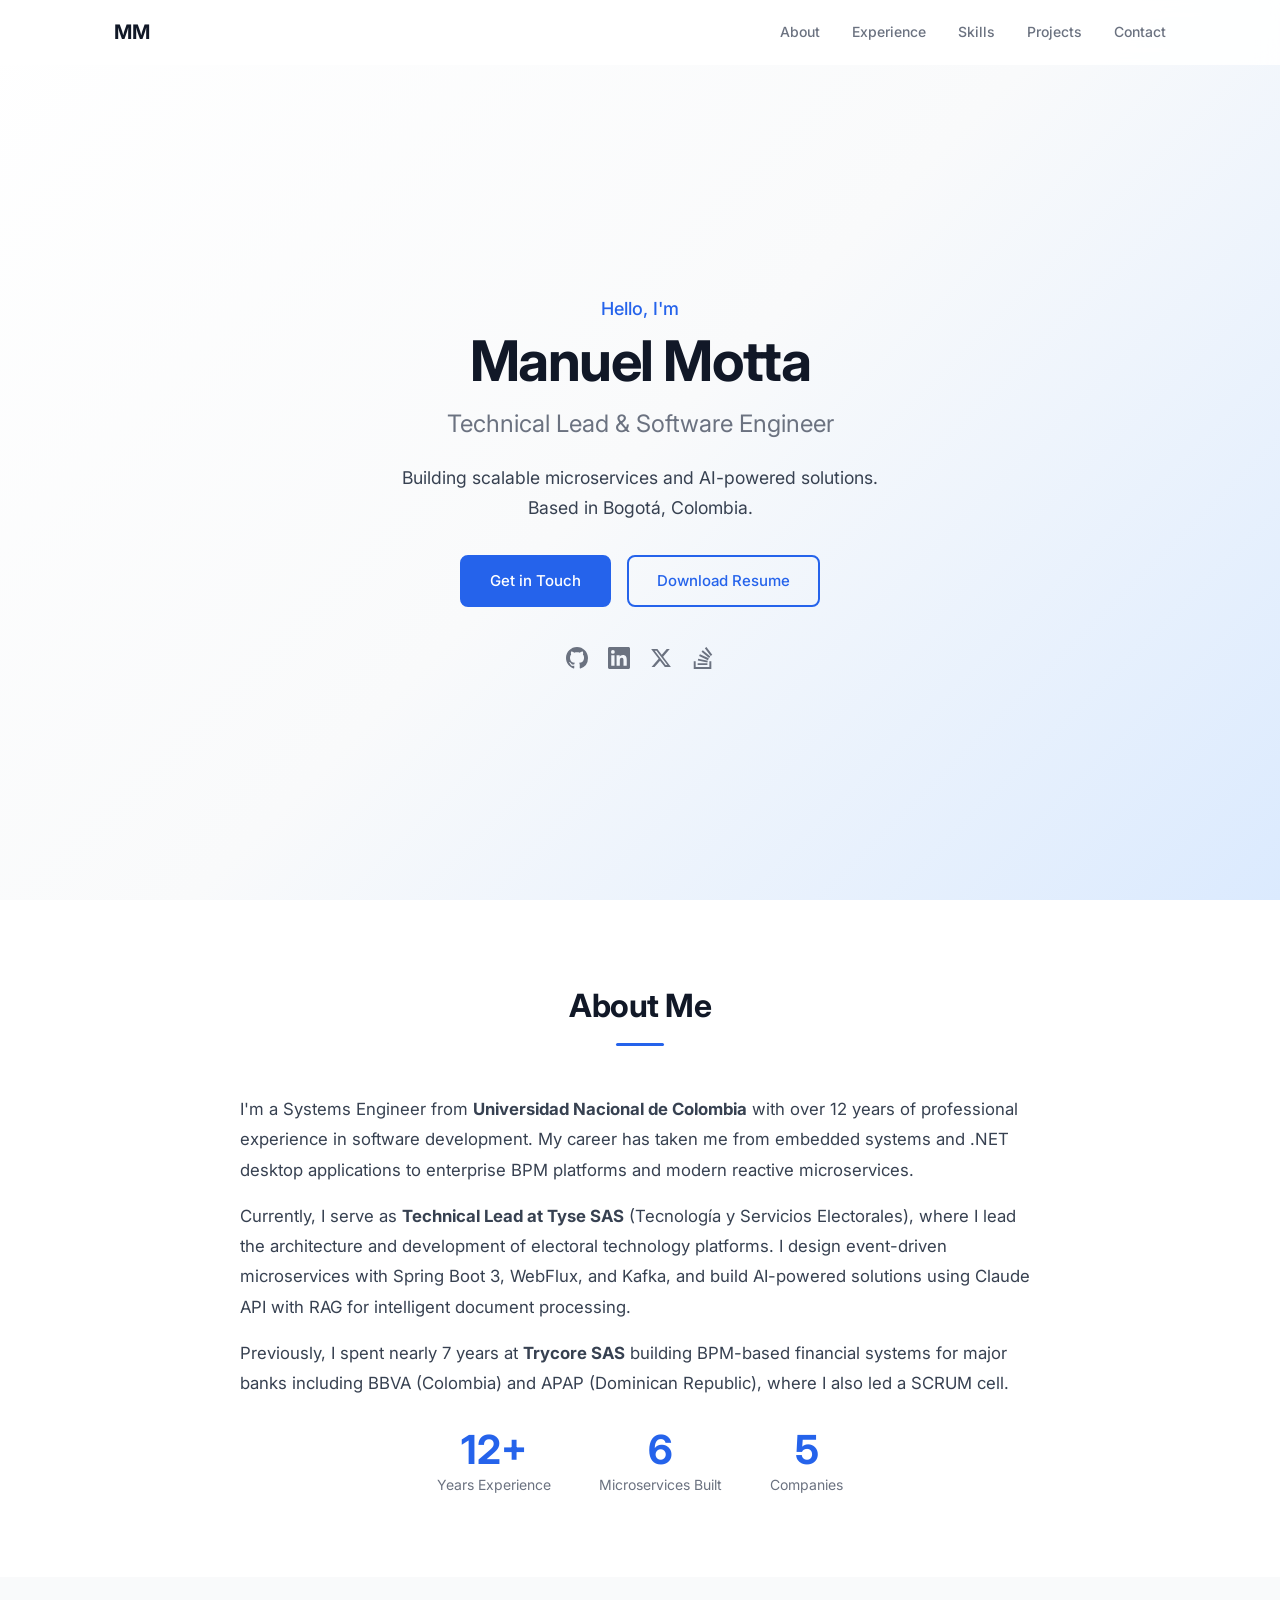
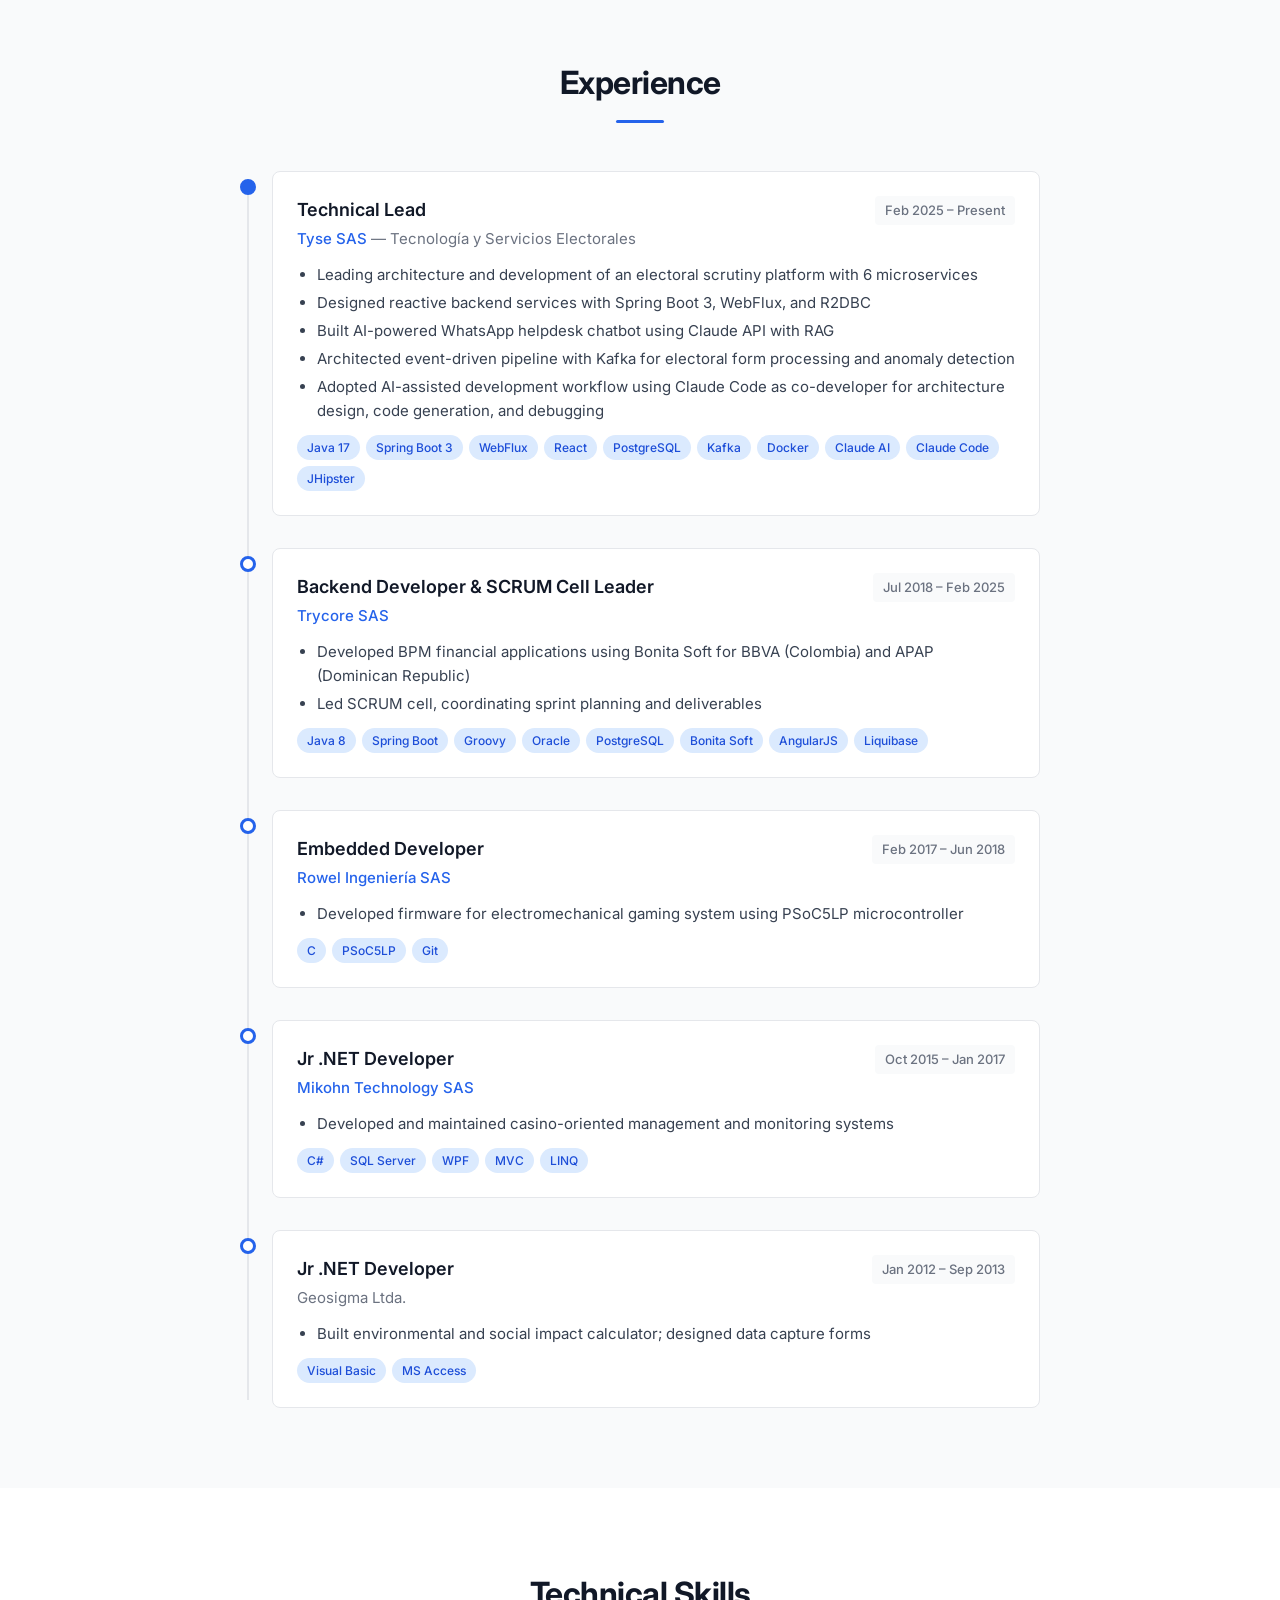
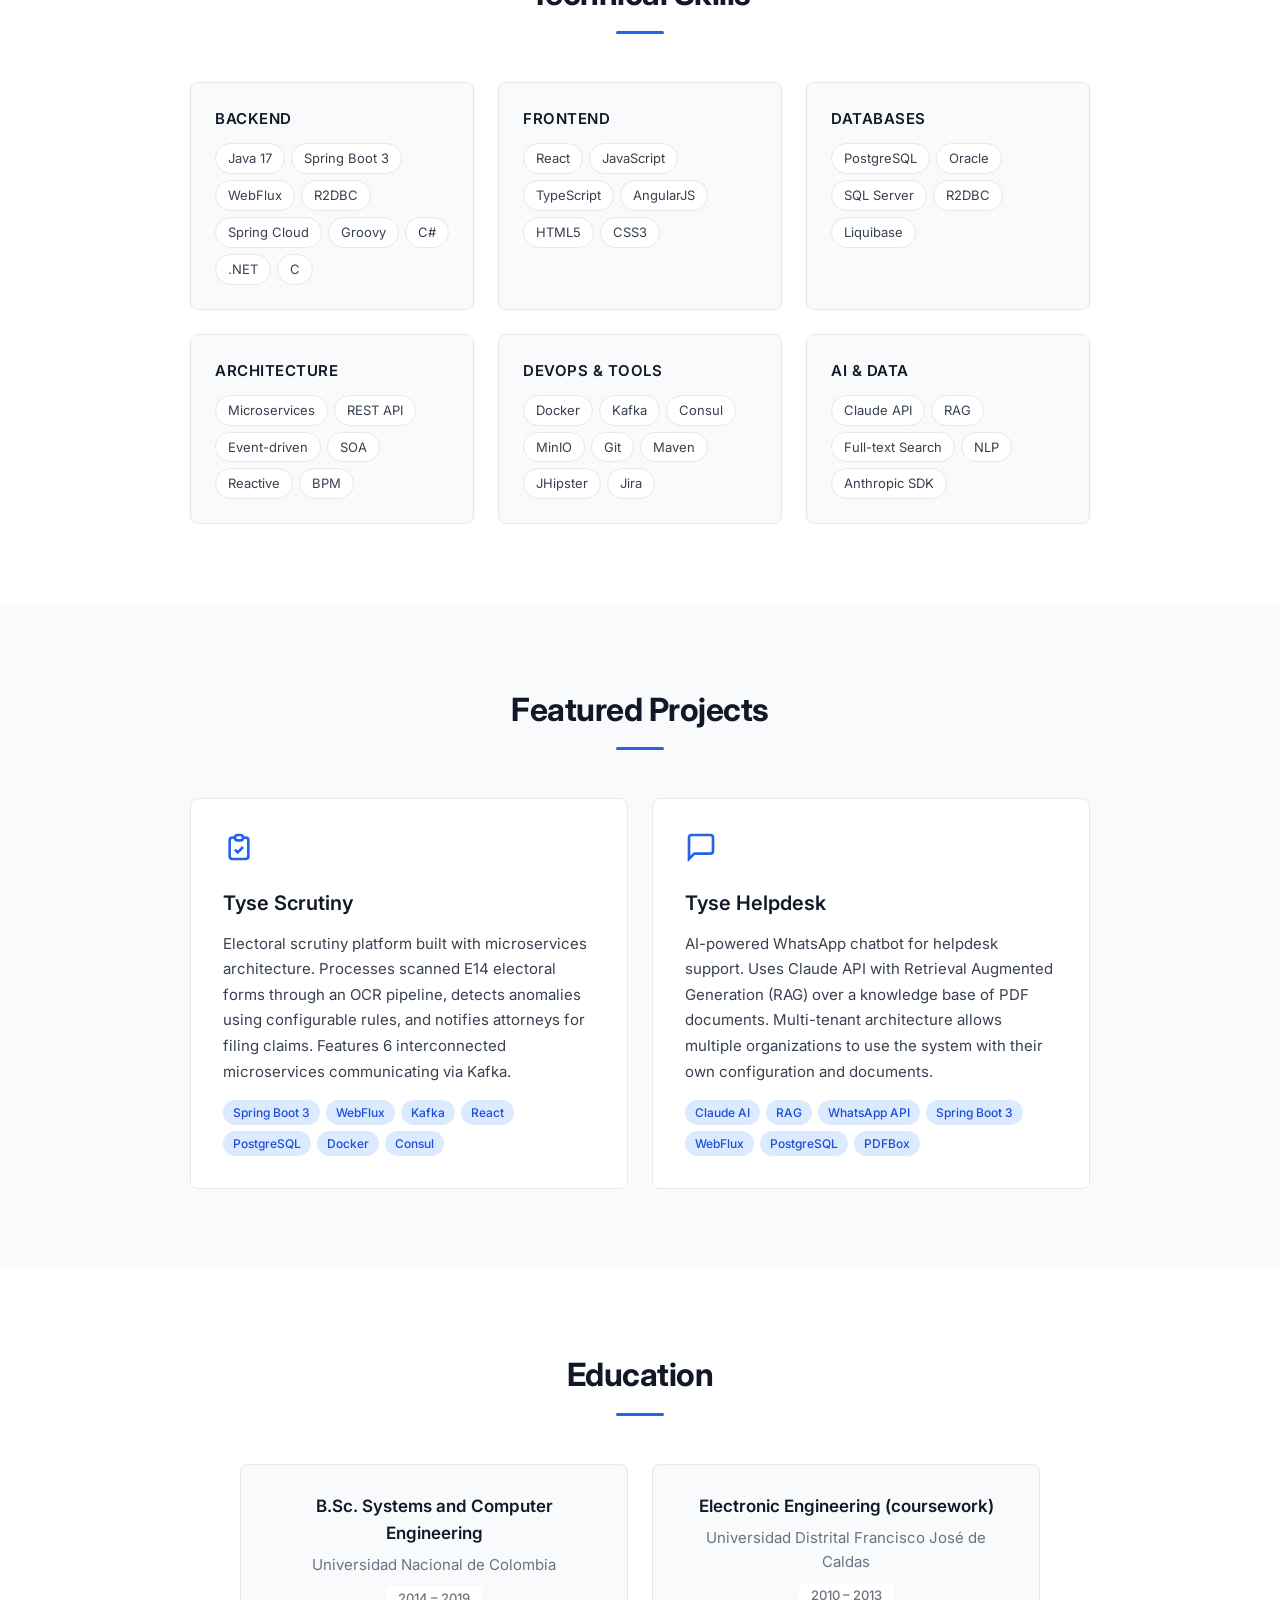
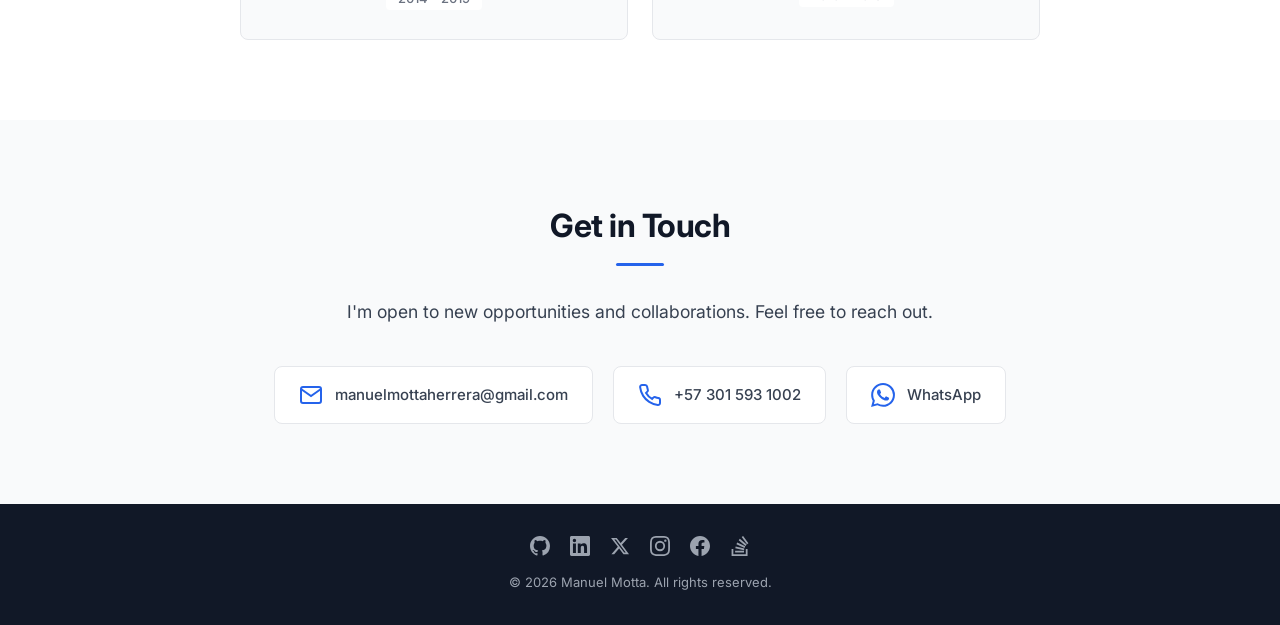
==== index.html @ 1ab2dda9 "feat: initial commit - portfolio website and resume - Professional portfolio landing page (HTML/CSS)" ====
<!DOCTYPE html>
<html lang="en">
<head>
    <meta charset="UTF-8">
    <meta name="viewport" content="width=device-width, initial-scale=1.0">
    <title>Manuel Motta | Technical Lead & Software Engineer</title>
    <meta name="description" content="Manuel Motta - Technical Lead and Software Engineer based in Bogota, Colombia. Specializing in microservices architecture, reactive systems, and AI-powered solutions.">
    <meta name="author" content="Manuel Agustin Motta Herrera">
    <meta name="keywords" content="software engineer, technical lead, java, spring boot, microservices, AI, Bogota, Colombia">

    <!-- Open Graph -->
    <meta property="og:title" content="Manuel Motta | Technical Lead & Software Engineer">
    <meta property="og:description" content="Building scalable microservices and AI-powered solutions for electoral technology.">
    <meta property="og:type" content="website">
    <meta property="og:url" content="https://devmanuelmotta.com">

    <!-- Fonts -->
    <link rel="preconnect" href="https://fonts.googleapis.com">
    <link rel="preconnect" href="https://fonts.gstatic.com" crossorigin>
    <link href="https://fonts.googleapis.com/css2?family=Inter:wght@300;400;500;600;700&display=swap" rel="stylesheet">

    <link rel="stylesheet" href="css/style.css">
</head>
<body>

    <!-- ===== NAVIGATION ===== -->
    <nav class="nav" id="nav">
        <div class="container nav-container">
            <a href="#" class="nav-logo">MM</a>
            <button class="nav-toggle" id="nav-toggle" aria-label="Toggle menu">
                <span></span>
                <span></span>
                <span></span>
            </button>
            <ul class="nav-menu" id="nav-menu">
                <li><a href="#about" class="nav-link">About</a></li>
                <li><a href="#experience" class="nav-link">Experience</a></li>
                <li><a href="#skills" class="nav-link">Skills</a></li>
                <li><a href="#projects" class="nav-link">Projects</a></li>
                <li><a href="#contact" class="nav-link">Contact</a></li>
            </ul>
        </div>
    </nav>

    <!-- ===== HERO ===== -->
    <section class="hero" id="hero">
        <div class="container hero-content">
            <p class="hero-greeting">Hello, I'm</p>
            <h1 class="hero-name">Manuel Motta</h1>
            <h2 class="hero-title">Technical Lead &amp; Software Engineer</h2>
            <p class="hero-description">
                Building scalable microservices and AI-powered solutions.<br>
                Based in Bogot&aacute;, Colombia.
            </p>
            <div class="hero-cta">
                <a href="#contact" class="btn btn-primary">Get in Touch</a>
                <a href="resume/Manuel_Motta_Resume.pdf" class="btn btn-outline" target="_blank">Download Resume</a>
            </div>
            <div class="hero-social">
                <a href="https://github.com/manuelmottaherrera" target="_blank" rel="noopener" aria-label="GitHub">
                    <svg viewBox="0 0 24 24" width="22" height="22" fill="currentColor"><path d="M12 0C5.37 0 0 5.37 0 12c0 5.31 3.435 9.795 8.205 11.385.6.105.825-.255.825-.57 0-.285-.015-1.23-.015-2.235-3.015.555-3.795-.735-4.035-1.41-.135-.345-.72-1.41-1.23-1.695-.42-.225-1.02-.78-.015-.795.945-.015 1.62.87 1.845 1.23 1.08 1.815 2.805 1.305 3.495.99.105-.78.42-1.305.765-1.605-2.67-.3-5.46-1.335-5.46-5.925 0-1.305.465-2.385 1.23-3.225-.12-.3-.54-1.53.12-3.18 0 0 1.005-.315 3.3 1.23.96-.27 1.98-.405 3-.405s2.04.135 3 .405c2.295-1.56 3.3-1.23 3.3-1.23.66 1.65.24 2.88.12 3.18.765.84 1.23 1.905 1.23 3.225 0 4.605-2.805 5.625-5.475 5.925.435.375.81 1.095.81 2.22 0 1.605-.015 2.895-.015 3.3 0 .315.225.69.825.57A12.02 12.02 0 0024 12c0-6.63-5.37-12-12-12z"/></svg>
                </a>
                <a href="https://www.linkedin.com/in/manuel-motta-65b84a1a7" target="_blank" rel="noopener" aria-label="LinkedIn">
                    <svg viewBox="0 0 24 24" width="22" height="22" fill="currentColor"><path d="M20.447 20.452h-3.554v-5.569c0-1.328-.027-3.037-1.852-3.037-1.853 0-2.136 1.445-2.136 2.939v5.667H9.351V9h3.414v1.561h.046c.477-.9 1.637-1.85 3.37-1.85 3.601 0 4.267 2.37 4.267 5.455v6.286zM5.337 7.433a2.062 2.062 0 01-2.063-2.065 2.064 2.064 0 112.063 2.065zm1.782 13.019H3.555V9h3.564v11.452zM22.225 0H1.771C.792 0 0 .774 0 1.729v20.542C0 23.227.792 24 1.771 24h20.451C23.2 24 24 23.227 24 22.271V1.729C24 .774 23.2 0 22.222 0h.003z"/></svg>
                </a>
                <a href="https://x.com/devmanuelmotta" target="_blank" rel="noopener" aria-label="X (Twitter)">
                    <svg viewBox="0 0 24 24" width="22" height="22" fill="currentColor"><path d="M18.244 2.25h3.308l-7.227 8.26 8.502 11.24H16.17l-5.214-6.817L4.99 21.75H1.68l7.73-8.835L1.254 2.25H8.08l4.713 6.231zm-1.161 17.52h1.833L7.084 4.126H5.117z"/></svg>
                </a>
                <a href="https://stackoverflow.com/users/13502779/manuel-motta" target="_blank" rel="noopener" aria-label="Stack Overflow">
                    <svg viewBox="0 0 24 24" width="22" height="22" fill="currentColor"><path d="M15.725 0l-1.72 1.277 6.39 8.588 1.72-1.277L15.725 0zm-3.94 3.418l-1.369 1.644 8.225 6.85 1.369-1.644-8.225-6.85zm-3.15 4.465l-.905 1.94 9.702 4.517.905-1.94-9.702-4.517zm-1.85 4.86l-.44 2.093 10.473 2.201.44-2.092-10.473-2.203zM1.89 15.47V24h19.19v-8.53h-2.133v6.397H4.021v-6.396H1.89zm4.265 2.133v2.13h10.66v-2.13H6.154z"/></svg>
                </a>
            </div>
        </div>
    </section>

    <!-- ===== ABOUT ===== -->
    <section class="section" id="about">
        <div class="container">
            <h2 class="section-title">About Me</h2>
            <div class="about-content">
                <div class="about-text">
                    <p>
                        I'm a Systems Engineer from <strong>Universidad Nacional de Colombia</strong> with over 12 years
                        of professional experience in software development. My career has taken me from embedded systems
                        and .NET desktop applications to enterprise BPM platforms and modern reactive microservices.
                    </p>
                    <p>
                        Currently, I serve as <strong>Technical Lead at Tyse SAS</strong> (Tecnolog&iacute;a y Servicios
                        Electorales), where I lead the architecture and development of electoral technology platforms.
                        I design event-driven microservices with Spring Boot 3, WebFlux, and Kafka, and build
                        AI-powered solutions using Claude API with RAG for intelligent document processing.
                    </p>
                    <p>
                        Previously, I spent nearly 7 years at <strong>Trycore SAS</strong> building BPM-based financial
                        systems for major banks including BBVA (Colombia) and APAP (Dominican Republic), where I also
                        led a SCRUM cell.
                    </p>
                    <div class="about-stats">
                        <div class="stat">
                            <span class="stat-number">12+</span>
                            <span class="stat-label">Years Experience</span>
                        </div>
                        <div class="stat">
                            <span class="stat-number">6</span>
                            <span class="stat-label">Microservices Built</span>
                        </div>
                        <div class="stat">
                            <span class="stat-number">5</span>
                            <span class="stat-label">Companies</span>
                        </div>
                    </div>
                </div>
            </div>
        </div>
    </section>

    <!-- ===== EXPERIENCE ===== -->
    <section class="section section-alt" id="experience">
        <div class="container">
            <h2 class="section-title">Experience</h2>
            <div class="timeline">

                <div class="timeline-item">
                    <div class="timeline-marker"></div>
                    <div class="timeline-content">
                        <div class="timeline-header">
                            <div>
                                <h3>Technical Lead</h3>
                                <p class="timeline-company">
                                    <a href="https://www.tysesas.com" target="_blank" rel="noopener">Tyse SAS</a>
                                    &mdash; Tecnolog&iacute;a y Servicios Electorales
                                </p>
                            </div>
                            <span class="timeline-date">Feb 2025 &ndash; Present</span>
                        </div>
                        <ul>
                            <li>Leading architecture and development of an electoral scrutiny platform with 6 microservices</li>
                            <li>Designed reactive backend services with Spring Boot 3, WebFlux, and R2DBC</li>
                            <li>Built AI-powered WhatsApp helpdesk chatbot using Claude API with RAG</li>
                            <li>Architected event-driven pipeline with Kafka for electoral form processing and anomaly detection</li>
                            <li>Adopted AI-assisted development workflow using Claude Code as co-developer for architecture design, code generation, and debugging</li>
                        </ul>
                        <div class="timeline-tags">
                            <span>Java 17</span><span>Spring Boot 3</span><span>WebFlux</span><span>React</span>
                            <span>PostgreSQL</span><span>Kafka</span><span>Docker</span><span>Claude AI</span><span>Claude Code</span><span>JHipster</span>
                        </div>
                    </div>
                </div>

                <div class="timeline-item">
                    <div class="timeline-marker"></div>
                    <div class="timeline-content">
                        <div class="timeline-header">
                            <div>
                                <h3>Backend Developer &amp; SCRUM Cell Leader</h3>
                                <p class="timeline-company">
                                    <a href="https://www.trycore.co" target="_blank" rel="noopener">Trycore SAS</a>
                                </p>
                            </div>
                            <span class="timeline-date">Jul 2018 &ndash; Feb 2025</span>
                        </div>
                        <ul>
                            <li>Developed BPM financial applications using Bonita Soft for BBVA (Colombia) and APAP (Dominican Republic)</li>
                            <li>Led SCRUM cell, coordinating sprint planning and deliverables</li>
                        </ul>
                        <div class="timeline-tags">
                            <span>Java 8</span><span>Spring Boot</span><span>Groovy</span><span>Oracle</span>
                            <span>PostgreSQL</span><span>Bonita Soft</span><span>AngularJS</span><span>Liquibase</span>
                        </div>
                    </div>
                </div>

                <div class="timeline-item">
                    <div class="timeline-marker"></div>
                    <div class="timeline-content">
                        <div class="timeline-header">
                            <div>
                                <h3>Embedded Developer</h3>
                                <p class="timeline-company">
                                    <a href="https://www.rowel.co" target="_blank" rel="noopener">Rowel Ingenier&iacute;a SAS</a>
                                </p>
                            </div>
                            <span class="timeline-date">Feb 2017 &ndash; Jun 2018</span>
                        </div>
                        <ul>
                            <li>Developed firmware for electromechanical gaming system using PSoC5LP microcontroller</li>
                        </ul>
                        <div class="timeline-tags">
                            <span>C</span><span>PSoC5LP</span><span>Git</span>
                        </div>
                    </div>
                </div>

                <div class="timeline-item">
                    <div class="timeline-marker"></div>
                    <div class="timeline-content">
                        <div class="timeline-header">
                            <div>
                                <h3>Jr .NET Developer</h3>
                                <p class="timeline-company">
                                    <a href="https://www.mikohn.net" target="_blank" rel="noopener">Mikohn Technology SAS</a>
                                </p>
                            </div>
                            <span class="timeline-date">Oct 2015 &ndash; Jan 2017</span>
                        </div>
                        <ul>
                            <li>Developed and maintained casino-oriented management and monitoring systems</li>
                        </ul>
                        <div class="timeline-tags">
                            <span>C#</span><span>SQL Server</span><span>WPF</span><span>MVC</span><span>LINQ</span>
                        </div>
                    </div>
                </div>

                <div class="timeline-item">
                    <div class="timeline-marker"></div>
                    <div class="timeline-content">
                        <div class="timeline-header">
                            <div>
                                <h3>Jr .NET Developer</h3>
                                <p class="timeline-company">Geosigma Ltda.</p>
                            </div>
                            <span class="timeline-date">Jan 2012 &ndash; Sep 2013</span>
                        </div>
                        <ul>
                            <li>Built environmental and social impact calculator; designed data capture forms</li>
                        </ul>
                        <div class="timeline-tags">
                            <span>Visual Basic</span><span>MS Access</span>
                        </div>
                    </div>
                </div>

            </div>
        </div>
    </section>

    <!-- ===== SKILLS ===== -->
    <section class="section" id="skills">
        <div class="container">
            <h2 class="section-title">Technical Skills</h2>
            <div class="skills-grid">
                <div class="skill-category">
                    <h3>Backend</h3>
                    <div class="skill-tags">
                        <span>Java 17</span><span>Spring Boot 3</span><span>WebFlux</span><span>R2DBC</span>
                        <span>Spring Cloud</span><span>Groovy</span><span>C#</span><span>.NET</span><span>C</span>
                    </div>
                </div>
                <div class="skill-category">
                    <h3>Frontend</h3>
                    <div class="skill-tags">
                        <span>React</span><span>JavaScript</span><span>TypeScript</span>
                        <span>AngularJS</span><span>HTML5</span><span>CSS3</span>
                    </div>
                </div>
                <div class="skill-category">
                    <h3>Databases</h3>
                    <div class="skill-tags">
                        <span>PostgreSQL</span><span>Oracle</span><span>SQL Server</span>
                        <span>R2DBC</span><span>Liquibase</span>
                    </div>
                </div>
                <div class="skill-category">
                    <h3>Architecture</h3>
                    <div class="skill-tags">
                        <span>Microservices</span><span>REST API</span><span>Event-driven</span>
                        <span>SOA</span><span>Reactive</span><span>BPM</span>
                    </div>
                </div>
                <div class="skill-category">
                    <h3>DevOps &amp; Tools</h3>
                    <div class="skill-tags">
                        <span>Docker</span><span>Kafka</span><span>Consul</span><span>MinIO</span>
                        <span>Git</span><span>Maven</span><span>JHipster</span><span>Jira</span>
                    </div>
                </div>
                <div class="skill-category">
                    <h3>AI &amp; Data</h3>
                    <div class="skill-tags">
                        <span>Claude API</span><span>RAG</span><span>Full-text Search</span>
                        <span>NLP</span><span>Anthropic SDK</span>
                    </div>
                </div>
            </div>
        </div>
    </section>

    <!-- ===== PROJECTS ===== -->
    <section class="section section-alt" id="projects">
        <div class="container">
            <h2 class="section-title">Featured Projects</h2>
            <div class="projects-grid">
                <div class="project-card">
                    <div class="project-icon">
                        <svg viewBox="0 0 24 24" width="32" height="32" fill="none" stroke="currentColor" stroke-width="2"><path d="M9 5H7a2 2 0 00-2 2v12a2 2 0 002 2h10a2 2 0 002-2V7a2 2 0 00-2-2h-2M9 5a2 2 0 002 2h2a2 2 0 002-2M9 5a2 2 0 012-2h2a2 2 0 012 2m-6 9l2 2 4-4"/></svg>
                    </div>
                    <h3>Tyse Scrutiny</h3>
                    <p>
                        Electoral scrutiny platform built with microservices architecture. Processes scanned E14 electoral
                        forms through an OCR pipeline, detects anomalies using configurable rules, and notifies attorneys
                        for filing claims. Features 6 interconnected microservices communicating via Kafka.
                    </p>
                    <div class="project-tags">
                        <span>Spring Boot 3</span><span>WebFlux</span><span>Kafka</span><span>React</span>
                        <span>PostgreSQL</span><span>Docker</span><span>Consul</span>
                    </div>
                </div>

                <div class="project-card">
                    <div class="project-icon">
                        <svg viewBox="0 0 24 24" width="32" height="32" fill="none" stroke="currentColor" stroke-width="2"><path d="M21 15a2 2 0 01-2 2H7l-4 4V5a2 2 0 012-2h14a2 2 0 012 2z"/></svg>
                    </div>
                    <h3>Tyse Helpdesk</h3>
                    <p>
                        AI-powered WhatsApp chatbot for helpdesk support. Uses Claude API with Retrieval Augmented
                        Generation (RAG) over a knowledge base of PDF documents. Multi-tenant architecture allows
                        multiple organizations to use the system with their own configuration and documents.
                    </p>
                    <div class="project-tags">
                        <span>Claude AI</span><span>RAG</span><span>WhatsApp API</span><span>Spring Boot 3</span>
                        <span>WebFlux</span><span>PostgreSQL</span><span>PDFBox</span>
                    </div>
                </div>
            </div>
        </div>
    </section>

    <!-- ===== EDUCATION ===== -->
    <section class="section" id="education">
        <div class="container">
            <h2 class="section-title">Education</h2>
            <div class="education-grid">
                <div class="education-card">
                    <h3>B.Sc. Systems and Computer Engineering</h3>
                    <p class="education-school">Universidad Nacional de Colombia</p>
                    <span class="education-date">2014 &ndash; 2019</span>
                </div>
                <div class="education-card">
                    <h3>Electronic Engineering (coursework)</h3>
                    <p class="education-school">Universidad Distrital Francisco Jos&eacute; de Caldas</p>
                    <span class="education-date">2010 &ndash; 2013</span>
                </div>
            </div>
        </div>
    </section>

    <!-- ===== CONTACT ===== -->
    <section class="section section-alt" id="contact">
        <div class="container">
            <h2 class="section-title">Get in Touch</h2>
            <p class="contact-intro">
                I'm open to new opportunities and collaborations. Feel free to reach out.
            </p>
            <div class="contact-grid">
                <a href="mailto:manuelmottaherrera@gmail.com" class="contact-card">
                    <svg viewBox="0 0 24 24" width="24" height="24" fill="none" stroke="currentColor" stroke-width="2"><path d="M4 4h16c1.1 0 2 .9 2 2v12c0 1.1-.9 2-2 2H4c-1.1 0-2-.9-2-2V6c0-1.1.9-2 2-2z"/><polyline points="22,6 12,13 2,6"/></svg>
                    <span>manuelmottaherrera@gmail.com</span>
                </a>
                <a href="tel:+573015931002" class="contact-card">
                    <svg viewBox="0 0 24 24" width="24" height="24" fill="none" stroke="currentColor" stroke-width="2"><path d="M22 16.92v3a2 2 0 01-2.18 2 19.79 19.79 0 01-8.63-3.07 19.5 19.5 0 01-6-6 19.79 19.79 0 01-3.07-8.67A2 2 0 014.11 2h3a2 2 0 012 1.72 12.84 12.84 0 00.7 2.81 2 2 0 01-.45 2.11L8.09 9.91a16 16 0 006 6l1.27-1.27a2 2 0 012.11-.45 12.84 12.84 0 002.81.7A2 2 0 0122 16.92z"/></svg>
                    <span>+57 301 593 1002</span>
                </a>
                <a href="https://wa.me/573015931002" class="contact-card" target="_blank" rel="noopener">
                    <svg viewBox="0 0 24 24" width="24" height="24" fill="currentColor"><path d="M17.472 14.382c-.297-.149-1.758-.867-2.03-.967-.273-.099-.471-.148-.67.15-.197.297-.767.966-.94 1.164-.173.199-.347.223-.644.075-.297-.15-1.255-.463-2.39-1.475-.883-.788-1.48-1.761-1.653-2.059-.173-.297-.018-.458.13-.606.134-.133.298-.347.446-.52.149-.174.198-.298.298-.497.099-.198.05-.371-.025-.52-.075-.149-.669-1.612-.916-2.207-.242-.579-.487-.5-.669-.51-.173-.008-.371-.01-.57-.01-.198 0-.52.074-.792.372-.272.297-1.04 1.016-1.04 2.479 0 1.462 1.065 2.875 1.213 3.074.149.198 2.096 3.2 5.077 4.487.709.306 1.262.489 1.694.625.712.227 1.36.195 1.871.118.571-.085 1.758-.719 2.006-1.413.248-.694.248-1.289.173-1.413-.074-.124-.272-.198-.57-.347m-5.421 7.403h-.004a9.87 9.87 0 01-5.031-1.378l-.361-.214-3.741.982.998-3.648-.235-.374a9.86 9.86 0 01-1.51-5.26c.001-5.45 4.436-9.884 9.888-9.884 2.64 0 5.122 1.03 6.988 2.898a9.825 9.825 0 012.893 6.994c-.003 5.45-4.437 9.884-9.885 9.884m8.413-18.297A11.815 11.815 0 0012.05 0C5.495 0 .16 5.335.157 11.892c0 2.096.547 4.142 1.588 5.945L.057 24l6.305-1.654a11.882 11.882 0 005.683 1.448h.005c6.554 0 11.89-5.335 11.893-11.893a11.821 11.821 0 00-3.48-8.413z"/></svg>
                    <span>WhatsApp</span>
                </a>
            </div>
        </div>
    </section>

    <!-- ===== FOOTER ===== -->
    <footer class="footer">
        <div class="container">
            <div class="footer-social">
                <a href="https://github.com/manuelmottaherrera" target="_blank" rel="noopener" aria-label="GitHub">
                    <svg viewBox="0 0 24 24" width="20" height="20" fill="currentColor"><path d="M12 0C5.37 0 0 5.37 0 12c0 5.31 3.435 9.795 8.205 11.385.6.105.825-.255.825-.57 0-.285-.015-1.23-.015-2.235-3.015.555-3.795-.735-4.035-1.41-.135-.345-.72-1.41-1.23-1.695-.42-.225-1.02-.78-.015-.795.945-.015 1.62.87 1.845 1.23 1.08 1.815 2.805 1.305 3.495.99.105-.78.42-1.305.765-1.605-2.67-.3-5.46-1.335-5.46-5.925 0-1.305.465-2.385 1.23-3.225-.12-.3-.54-1.53.12-3.18 0 0 1.005-.315 3.3 1.23.96-.27 1.98-.405 3-.405s2.04.135 3 .405c2.295-1.56 3.3-1.23 3.3-1.23.66 1.65.24 2.88.12 3.18.765.84 1.23 1.905 1.23 3.225 0 4.605-2.805 5.625-5.475 5.925.435.375.81 1.095.81 2.22 0 1.605-.015 2.895-.015 3.3 0 .315.225.69.825.57A12.02 12.02 0 0024 12c0-6.63-5.37-12-12-12z"/></svg>
                </a>
                <a href="https://www.linkedin.com/in/manuel-motta-65b84a1a7" target="_blank" rel="noopener" aria-label="LinkedIn">
                    <svg viewBox="0 0 24 24" width="20" height="20" fill="currentColor"><path d="M20.447 20.452h-3.554v-5.569c0-1.328-.027-3.037-1.852-3.037-1.853 0-2.136 1.445-2.136 2.939v5.667H9.351V9h3.414v1.561h.046c.477-.9 1.637-1.85 3.37-1.85 3.601 0 4.267 2.37 4.267 5.455v6.286zM5.337 7.433a2.062 2.062 0 01-2.063-2.065 2.064 2.064 0 112.063 2.065zm1.782 13.019H3.555V9h3.564v11.452zM22.225 0H1.771C.792 0 0 .774 0 1.729v20.542C0 23.227.792 24 1.771 24h20.451C23.2 24 24 23.227 24 22.271V1.729C24 .774 23.2 0 22.222 0h.003z"/></svg>
                </a>
                <a href="https://x.com/devmanuelmotta" target="_blank" rel="noopener" aria-label="X">
                    <svg viewBox="0 0 24 24" width="20" height="20" fill="currentColor"><path d="M18.244 2.25h3.308l-7.227 8.26 8.502 11.24H16.17l-5.214-6.817L4.99 21.75H1.68l7.73-8.835L1.254 2.25H8.08l4.713 6.231zm-1.161 17.52h1.833L7.084 4.126H5.117z"/></svg>
                </a>
                <a href="https://www.instagram.com/devmanuelmotta/" target="_blank" rel="noopener" aria-label="Instagram">
                    <svg viewBox="0 0 24 24" width="20" height="20" fill="currentColor"><path d="M12 2.163c3.204 0 3.584.012 4.85.07 3.252.148 4.771 1.691 4.919 4.919.058 1.265.069 1.645.069 4.849 0 3.205-.012 3.584-.069 4.849-.149 3.225-1.664 4.771-4.919 4.919-1.266.058-1.644.07-4.85.07-3.204 0-3.584-.012-4.849-.07-3.26-.149-4.771-1.699-4.919-4.92-.058-1.265-.07-1.644-.07-4.849 0-3.204.013-3.583.07-4.849.149-3.227 1.664-4.771 4.919-4.919 1.266-.057 1.645-.069 4.849-.069zM12 0C8.741 0 8.333.014 7.053.072 2.695.272.273 2.69.073 7.052.014 8.333 0 8.741 0 12c0 3.259.014 3.668.072 4.948.2 4.358 2.618 6.78 6.98 6.98C8.333 23.986 8.741 24 12 24c3.259 0 3.668-.014 4.948-.072 4.354-.2 6.782-2.618 6.979-6.98.059-1.28.073-1.689.073-4.948 0-3.259-.014-3.667-.072-4.947-.196-4.354-2.617-6.78-6.979-6.98C15.668.014 15.259 0 12 0zm0 5.838a6.162 6.162 0 100 12.324 6.162 6.162 0 000-12.324zM12 16a4 4 0 110-8 4 4 0 010 8zm6.406-11.845a1.44 1.44 0 100 2.881 1.44 1.44 0 000-2.881z"/></svg>
                </a>
                <a href="https://www.facebook.com/devmanuelmotta/" target="_blank" rel="noopener" aria-label="Facebook">
                    <svg viewBox="0 0 24 24" width="20" height="20" fill="currentColor"><path d="M24 12.073c0-6.627-5.373-12-12-12s-12 5.373-12 12c0 5.99 4.388 10.954 10.125 11.854v-8.385H7.078v-3.47h3.047V9.43c0-3.007 1.792-4.669 4.533-4.669 1.312 0 2.686.235 2.686.235v2.953H15.83c-1.491 0-1.956.925-1.956 1.874v2.25h3.328l-.532 3.47h-2.796v8.385C19.612 23.027 24 18.062 24 12.073z"/></svg>
                </a>
                <a href="https://stackoverflow.com/users/13502779/manuel-motta" target="_blank" rel="noopener" aria-label="Stack Overflow">
                    <svg viewBox="0 0 24 24" width="20" height="20" fill="currentColor"><path d="M15.725 0l-1.72 1.277 6.39 8.588 1.72-1.277L15.725 0zm-3.94 3.418l-1.369 1.644 8.225 6.85 1.369-1.644-8.225-6.85zm-3.15 4.465l-.905 1.94 9.702 4.517.905-1.94-9.702-4.517zm-1.85 4.86l-.44 2.093 10.473 2.201.44-2.092-10.473-2.203zM1.89 15.47V24h19.19v-8.53h-2.133v6.397H4.021v-6.396H1.89zm4.265 2.133v2.13h10.66v-2.13H6.154z"/></svg>
                </a>
            </div>
            <p class="footer-text">&copy; 2026 Manuel Motta. All rights reserved.</p>
        </div>
    </footer>

    <script>
        // Mobile nav toggle
        const navToggle = document.getElementById('nav-toggle');
        const navMenu = document.getElementById('nav-menu');

        navToggle.addEventListener('click', () => {
            navMenu.classList.toggle('active');
            navToggle.classList.toggle('active');
        });

        // Close menu on link click
        document.querySelectorAll('.nav-link').forEach(link => {
            link.addEventListener('click', () => {
                navMenu.classList.remove('active');
                navToggle.classList.remove('active');
            });
        });

        // Navbar scroll effect
        const nav = document.getElementById('nav');
        window.addEventListener('scroll', () => {
            if (window.scrollY > 50) {
                nav.classList.add('scrolled');
            } else {
                nav.classList.remove('scrolled');
            }
        });

        // Smooth scroll
        document.querySelectorAll('a[href^="#"]').forEach(anchor => {
            anchor.addEventListener('click', function (e) {
                e.preventDefault();
                const target = document.querySelector(this.getAttribute('href'));
                if (target) {
                    target.scrollIntoView({ behavior: 'smooth', block: 'start' });
                }
            });
        });
    </script>

</body>
</html>
---- css/style.css ----
/* ===== CSS VARIABLES ===== */
:root {
    --primary: #2563EB;
    --primary-dark: #1D4ED8;
    --primary-light: #DBEAFE;
    --dark: #111827;
    --text: #374151;
    --text-light: #6B7280;
    --bg: #FFFFFF;
    --bg-alt: #F9FAFB;
    --border: #E5E7EB;
    --radius: 8px;
    --shadow: 0 1px 3px rgba(0,0,0,0.1), 0 1px 2px rgba(0,0,0,0.06);
    --shadow-md: 0 4px 6px rgba(0,0,0,0.07), 0 2px 4px rgba(0,0,0,0.06);
    --shadow-lg: 0 10px 15px rgba(0,0,0,0.1), 0 4px 6px rgba(0,0,0,0.05);
    --transition: 0.3s ease;
}

/* ===== RESET ===== */
*,
*::before,
*::after {
    margin: 0;
    padding: 0;
    box-sizing: border-box;
}

html {
    scroll-behavior: smooth;
    scroll-padding-top: 80px;
}

body {
    font-family: 'Inter', -apple-system, BlinkMacSystemFont, 'Segoe UI', sans-serif;
    color: var(--text);
    background: var(--bg);
    line-height: 1.6;
    -webkit-font-smoothing: antialiased;
}

a {
    color: var(--primary);
    text-decoration: none;
    transition: color var(--transition);
}

a:hover {
    color: var(--primary-dark);
}

ul {
    list-style: none;
}

img {
    max-width: 100%;
    display: block;
}

.container {
    max-width: 1100px;
    margin: 0 auto;
    padding: 0 24px;
}

/* ===== NAVIGATION ===== */
.nav {
    position: fixed;
    top: 0;
    left: 0;
    right: 0;
    z-index: 1000;
    background: rgba(255, 255, 255, 0.9);
    backdrop-filter: blur(10px);
    -webkit-backdrop-filter: blur(10px);
    border-bottom: 1px solid transparent;
    transition: all var(--transition);
}

.nav.scrolled {
    border-bottom-color: var(--border);
    box-shadow: var(--shadow);
}

.nav-container {
    display: flex;
    align-items: center;
    justify-content: space-between;
    height: 64px;
}

.nav-logo {
    font-size: 1.25rem;
    font-weight: 700;
    color: var(--dark);
    letter-spacing: -0.5px;
}

.nav-logo:hover {
    color: var(--primary);
}

.nav-menu {
    display: flex;
    gap: 32px;
}

.nav-link {
    font-size: 0.875rem;
    font-weight: 500;
    color: var(--text-light);
    transition: color var(--transition);
    position: relative;
}

.nav-link:hover {
    color: var(--dark);
}

.nav-link::after {
    content: '';
    position: absolute;
    bottom: -4px;
    left: 0;
    width: 0;
    height: 2px;
    background: var(--primary);
    transition: width var(--transition);
}

.nav-link:hover::after {
    width: 100%;
}

.nav-toggle {
    display: none;
    flex-direction: column;
    gap: 5px;
    background: none;
    border: none;
    cursor: pointer;
    padding: 4px;
}

.nav-toggle span {
    display: block;
    width: 24px;
    height: 2px;
    background: var(--dark);
    transition: all var(--transition);
}

.nav-toggle.active span:nth-child(1) {
    transform: rotate(45deg) translate(5px, 5px);
}

.nav-toggle.active span:nth-child(2) {
    opacity: 0;
}

.nav-toggle.active span:nth-child(3) {
    transform: rotate(-45deg) translate(5px, -5px);
}

/* ===== HERO ===== */
.hero {
    min-height: 100vh;
    display: flex;
    align-items: center;
    padding-top: 64px;
    background: linear-gradient(135deg, var(--bg) 0%, var(--bg-alt) 50%, var(--primary-light) 100%);
}

.hero-content {
    text-align: center;
    max-width: 700px;
    margin: 0 auto;
}

.hero-greeting {
    font-size: 1.125rem;
    color: var(--primary);
    font-weight: 500;
    margin-bottom: 8px;
}

.hero-name {
    font-size: 3.5rem;
    font-weight: 700;
    color: var(--dark);
    line-height: 1.1;
    letter-spacing: -1.5px;
    margin-bottom: 12px;
}

.hero-title {
    font-size: 1.5rem;
    font-weight: 400;
    color: var(--text-light);
    margin-bottom: 20px;
}

.hero-description {
    font-size: 1.1rem;
    color: var(--text);
    margin-bottom: 32px;
    line-height: 1.7;
}

.hero-cta {
    display: flex;
    gap: 16px;
    justify-content: center;
    margin-bottom: 40px;
}

.btn {
    display: inline-flex;
    align-items: center;
    padding: 12px 28px;
    border-radius: var(--radius);
    font-size: 0.938rem;
    font-weight: 500;
    transition: all var(--transition);
    cursor: pointer;
    border: 2px solid transparent;
}

.btn-primary {
    background: var(--primary);
    color: #fff;
    border-color: var(--primary);
}

.btn-primary:hover {
    background: var(--primary-dark);
    border-color: var(--primary-dark);
    color: #fff;
    transform: translateY(-1px);
    box-shadow: var(--shadow-md);
}

.btn-outline {
    background: transparent;
    color: var(--primary);
    border-color: var(--primary);
}

.btn-outline:hover {
    background: var(--primary);
    color: #fff;
    transform: translateY(-1px);
    box-shadow: var(--shadow-md);
}

.hero-social {
    display: flex;
    gap: 20px;
    justify-content: center;
}

.hero-social a {
    color: var(--text-light);
    transition: all var(--transition);
    display: flex;
    align-items: center;
}

.hero-social a:hover {
    color: var(--primary);
    transform: translateY(-2px);
}

/* ===== SECTIONS ===== */
.section {
    padding: 80px 0;
}

.section-alt {
    background: var(--bg-alt);
}

.section-title {
    font-size: 2rem;
    font-weight: 700;
    color: var(--dark);
    text-align: center;
    margin-bottom: 48px;
    letter-spacing: -0.5px;
    position: relative;
}

.section-title::after {
    content: '';
    display: block;
    width: 48px;
    height: 3px;
    background: var(--primary);
    margin: 12px auto 0;
    border-radius: 2px;
}

/* ===== ABOUT ===== */
.about-content {
    max-width: 800px;
    margin: 0 auto;
}

.about-text p {
    margin-bottom: 16px;
    font-size: 1.05rem;
    line-height: 1.8;
}

.about-stats {
    display: flex;
    gap: 48px;
    margin-top: 32px;
    justify-content: center;
}

.stat {
    text-align: center;
}

.stat-number {
    display: block;
    font-size: 2.5rem;
    font-weight: 700;
    color: var(--primary);
    line-height: 1;
}

.stat-label {
    display: block;
    font-size: 0.875rem;
    color: var(--text-light);
    margin-top: 4px;
}

/* ===== TIMELINE ===== */
.timeline {
    max-width: 800px;
    margin: 0 auto;
    position: relative;
    padding-left: 32px;
}

.timeline::before {
    content: '';
    position: absolute;
    left: 7px;
    top: 8px;
    bottom: 8px;
    width: 2px;
    background: var(--border);
}

.timeline-item {
    position: relative;
    margin-bottom: 32px;
}

.timeline-item:last-child {
    margin-bottom: 0;
}

.timeline-marker {
    position: absolute;
    left: -32px;
    top: 8px;
    width: 16px;
    height: 16px;
    border-radius: 50%;
    background: var(--bg);
    border: 3px solid var(--primary);
    z-index: 1;
}

.timeline-item:first-child .timeline-marker {
    background: var(--primary);
}

.timeline-content {
    background: var(--bg);
    border: 1px solid var(--border);
    border-radius: var(--radius);
    padding: 24px;
    transition: box-shadow var(--transition);
}

.timeline-content:hover {
    box-shadow: var(--shadow-md);
}

.timeline-header {
    display: flex;
    justify-content: space-between;
    align-items: flex-start;
    margin-bottom: 12px;
    gap: 16px;
}

.timeline-content h3 {
    font-size: 1.125rem;
    color: var(--dark);
    font-weight: 600;
}

.timeline-company {
    font-size: 0.938rem;
    color: var(--text-light);
    margin-top: 2px;
}

.timeline-company a {
    color: var(--primary);
    font-weight: 500;
}

.timeline-date {
    font-size: 0.813rem;
    color: var(--text-light);
    white-space: nowrap;
    background: var(--bg-alt);
    padding: 4px 10px;
    border-radius: 4px;
    font-weight: 500;
}

.timeline-content ul {
    list-style: disc;
    padding-left: 20px;
    margin-bottom: 12px;
}

.timeline-content li {
    font-size: 0.938rem;
    color: var(--text);
    margin-bottom: 4px;
    line-height: 1.6;
}

.timeline-tags {
    display: flex;
    flex-wrap: wrap;
    gap: 6px;
}

.timeline-tags span {
    font-size: 0.75rem;
    background: var(--primary-light);
    color: var(--primary-dark);
    padding: 3px 10px;
    border-radius: 100px;
    font-weight: 500;
}

/* ===== SKILLS ===== */
.skills-grid {
    display: grid;
    grid-template-columns: repeat(3, 1fr);
    gap: 24px;
    max-width: 900px;
    margin: 0 auto;
}

.skill-category {
    background: var(--bg-alt);
    border: 1px solid var(--border);
    border-radius: var(--radius);
    padding: 24px;
    transition: box-shadow var(--transition);
}

.skill-category:hover {
    box-shadow: var(--shadow-md);
}

.skill-category h3 {
    font-size: 0.938rem;
    font-weight: 600;
    color: var(--dark);
    margin-bottom: 12px;
    text-transform: uppercase;
    letter-spacing: 0.5px;
}

.skill-tags {
    display: flex;
    flex-wrap: wrap;
    gap: 6px;
}

.skill-tags span {
    font-size: 0.813rem;
    background: var(--bg);
    color: var(--text);
    padding: 4px 12px;
    border-radius: 100px;
    border: 1px solid var(--border);
    font-weight: 400;
    transition: all var(--transition);
}

.skill-tags span:hover {
    border-color: var(--primary);
    color: var(--primary);
    background: var(--primary-light);
}

/* ===== PROJECTS ===== */
.projects-grid {
    display: grid;
    grid-template-columns: repeat(2, 1fr);
    gap: 24px;
    max-width: 900px;
    margin: 0 auto;
}

.project-card {
    background: var(--bg);
    border: 1px solid var(--border);
    border-radius: var(--radius);
    padding: 32px;
    transition: all var(--transition);
}

.project-card:hover {
    box-shadow: var(--shadow-lg);
    transform: translateY(-2px);
}

.project-icon {
    color: var(--primary);
    margin-bottom: 16px;
}

.project-card h3 {
    font-size: 1.25rem;
    color: var(--dark);
    margin-bottom: 12px;
    font-weight: 600;
}

.project-card p {
    font-size: 0.938rem;
    color: var(--text);
    line-height: 1.7;
    margin-bottom: 16px;
}

.project-tags {
    display: flex;
    flex-wrap: wrap;
    gap: 6px;
}

.project-tags span {
    font-size: 0.75rem;
    background: var(--primary-light);
    color: var(--primary-dark);
    padding: 3px 10px;
    border-radius: 100px;
    font-weight: 500;
}

/* ===== EDUCATION ===== */
.education-grid {
    display: grid;
    grid-template-columns: repeat(2, 1fr);
    gap: 24px;
    max-width: 800px;
    margin: 0 auto;
}

.education-card {
    background: var(--bg-alt);
    border: 1px solid var(--border);
    border-radius: var(--radius);
    padding: 28px;
    text-align: center;
    transition: box-shadow var(--transition);
}

.education-card:hover {
    box-shadow: var(--shadow-md);
}

.education-card h3 {
    font-size: 1.063rem;
    color: var(--dark);
    font-weight: 600;
    margin-bottom: 6px;
}

.education-school {
    font-size: 0.938rem;
    color: var(--text-light);
    margin-bottom: 8px;
}

.education-date {
    font-size: 0.813rem;
    color: var(--text-light);
    background: var(--bg);
    padding: 4px 12px;
    border-radius: 4px;
    font-weight: 500;
}

/* ===== CONTACT ===== */
.contact-intro {
    text-align: center;
    font-size: 1.1rem;
    color: var(--text);
    margin-bottom: 40px;
    margin-top: -16px;
}

.contact-grid {
    display: flex;
    gap: 20px;
    justify-content: center;
    flex-wrap: wrap;
}

.contact-card {
    display: flex;
    align-items: center;
    gap: 12px;
    background: var(--bg);
    border: 1px solid var(--border);
    border-radius: var(--radius);
    padding: 16px 24px;
    color: var(--text);
    transition: all var(--transition);
}

.contact-card:hover {
    border-color: var(--primary);
    color: var(--primary);
    box-shadow: var(--shadow-md);
    transform: translateY(-1px);
}

.contact-card svg {
    flex-shrink: 0;
    color: var(--primary);
}

.contact-card span {
    font-size: 0.938rem;
    font-weight: 500;
}

/* ===== FOOTER ===== */
.footer {
    background: var(--dark);
    color: #9CA3AF;
    padding: 32px 0;
    text-align: center;
}

.footer-social {
    display: flex;
    gap: 20px;
    justify-content: center;
    margin-bottom: 16px;
}

.footer-social a {
    color: #9CA3AF;
    transition: all var(--transition);
    display: flex;
}

.footer-social a:hover {
    color: #fff;
    transform: translateY(-2px);
}

.footer-text {
    font-size: 0.813rem;
}

/* ===== RESPONSIVE ===== */
@media (max-width: 768px) {
    .nav-toggle {
        display: flex;
    }

    .nav-menu {
        position: fixed;
        top: 64px;
        left: 0;
        right: 0;
        background: var(--bg);
        flex-direction: column;
        align-items: center;
        padding: 24px;
        gap: 20px;
        border-bottom: 1px solid var(--border);
        box-shadow: var(--shadow-lg);
        transform: translateY(-120%);
        transition: transform var(--transition);
    }

    .nav-menu.active {
        transform: translateY(0);
    }

    .hero-name {
        font-size: 2.5rem;
    }

    .hero-title {
        font-size: 1.25rem;
    }

    .hero-cta {
        flex-direction: column;
        align-items: center;
    }

    .about-stats {
        gap: 24px;
    }

    .stat-number {
        font-size: 2rem;
    }

    .skills-grid {
        grid-template-columns: repeat(2, 1fr);
    }

    .projects-grid {
        grid-template-columns: 1fr;
    }

    .education-grid {
        grid-template-columns: 1fr;
    }

    .timeline-header {
        flex-direction: column;
    }

    .section {
        padding: 60px 0;
    }
}

@media (max-width: 480px) {
    .skills-grid {
        grid-template-columns: 1fr;
    }

    .hero-name {
        font-size: 2rem;
    }

    .section-title {
        font-size: 1.5rem;
    }

    .about-stats {
        flex-direction: column;
        gap: 16px;
    }

    .contact-grid {
        flex-direction: column;
        align-items: center;
    }
}
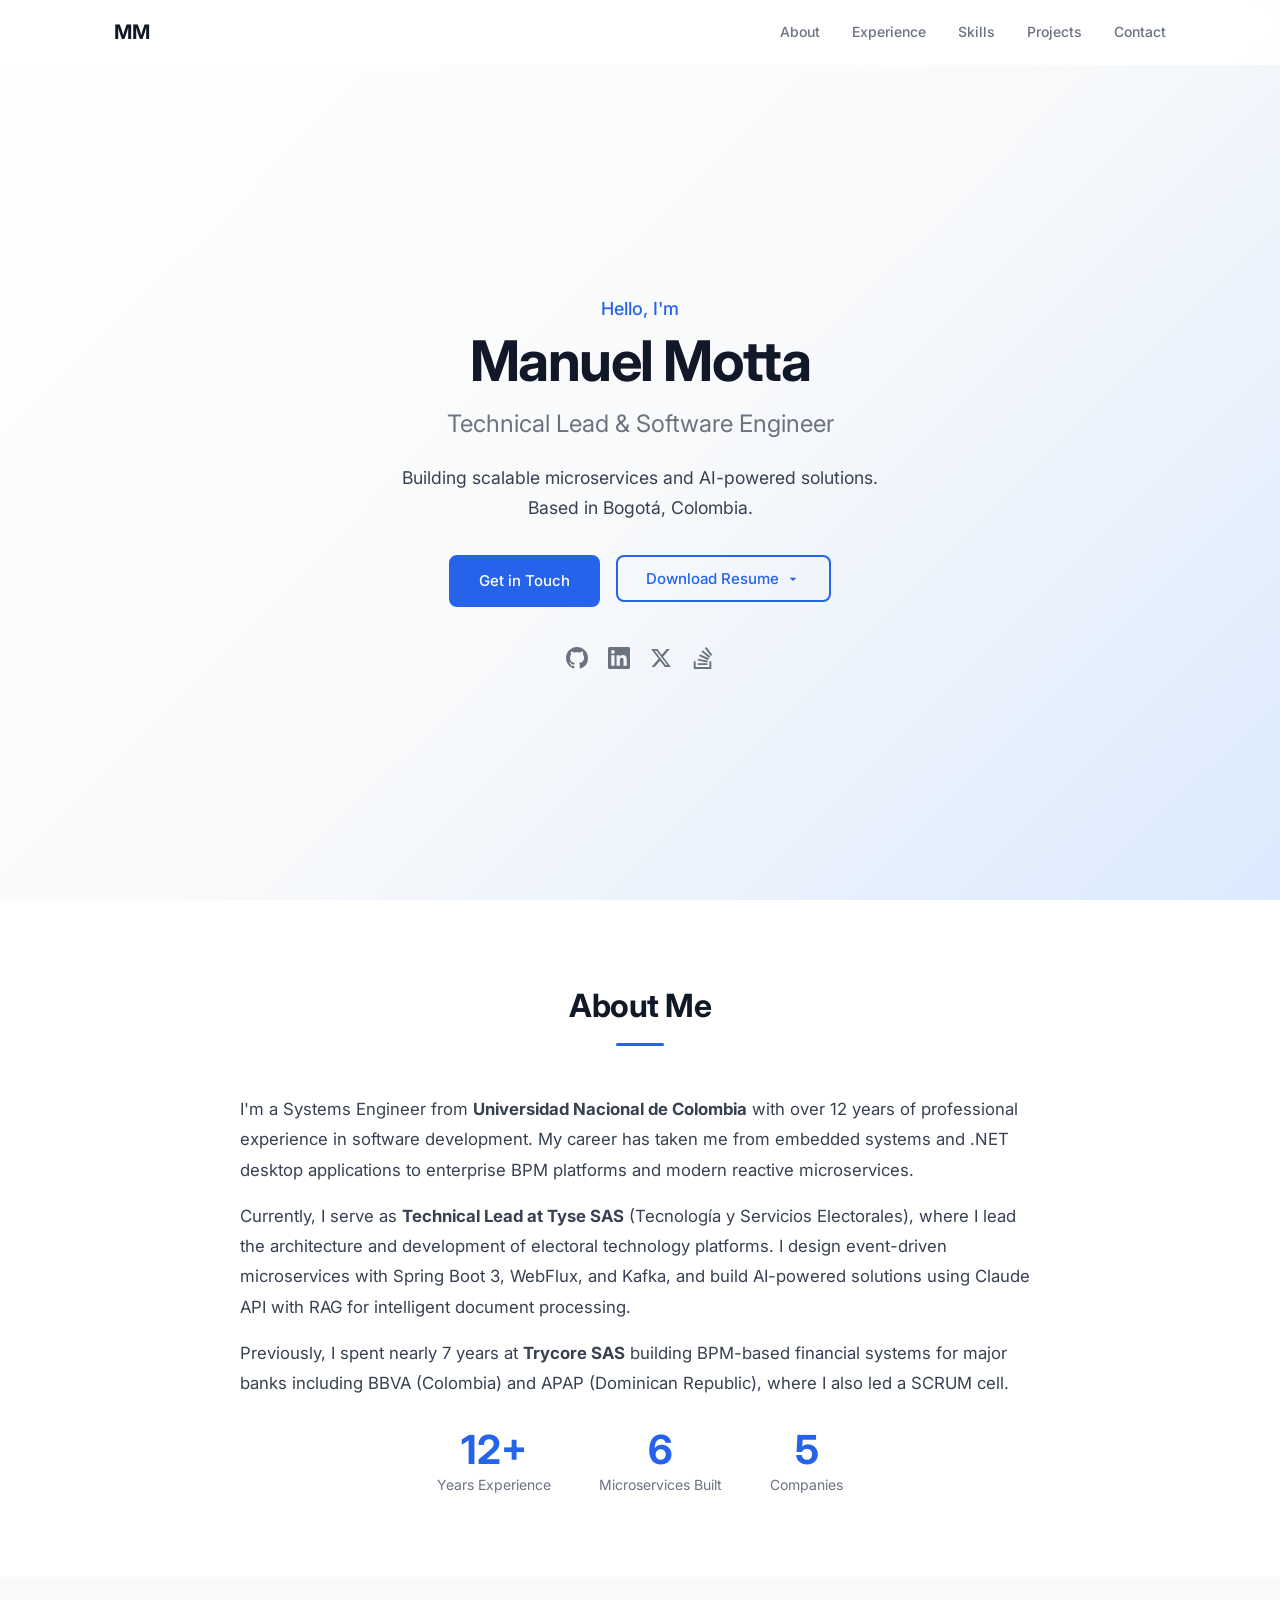
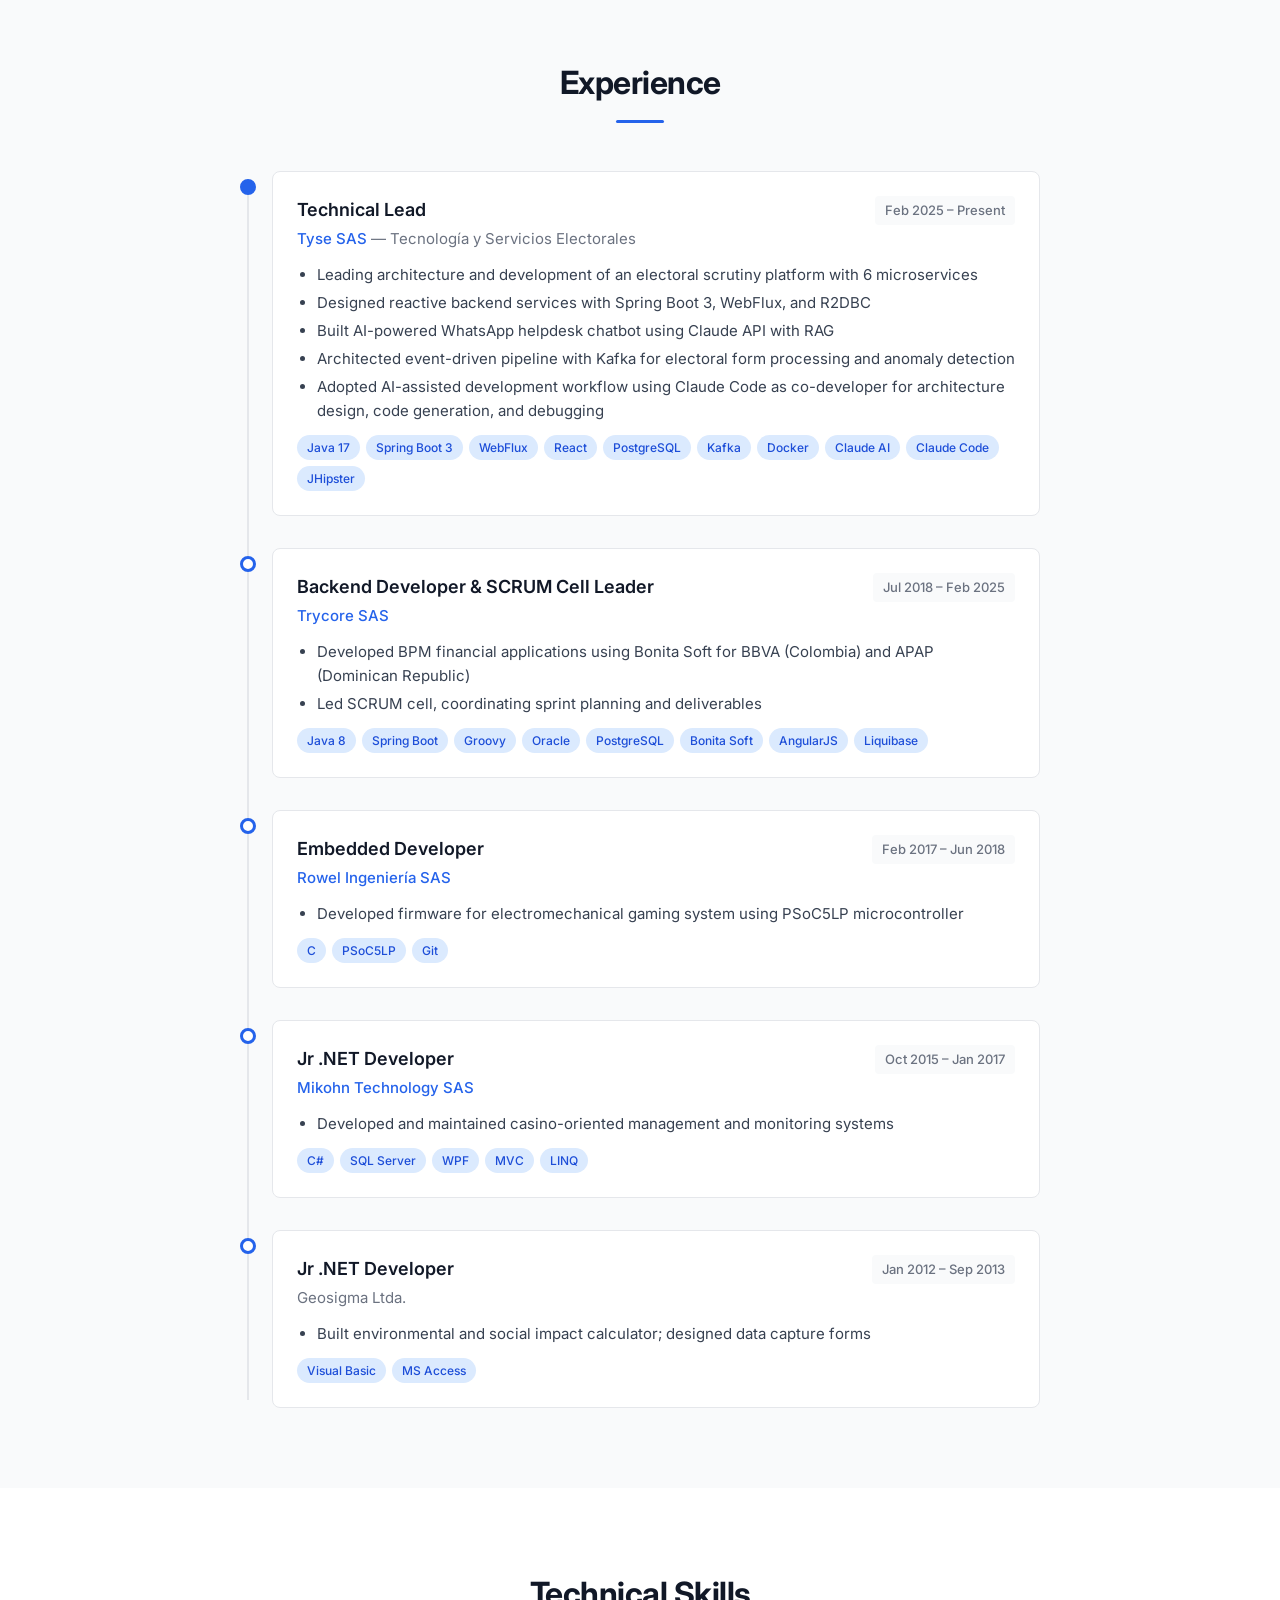
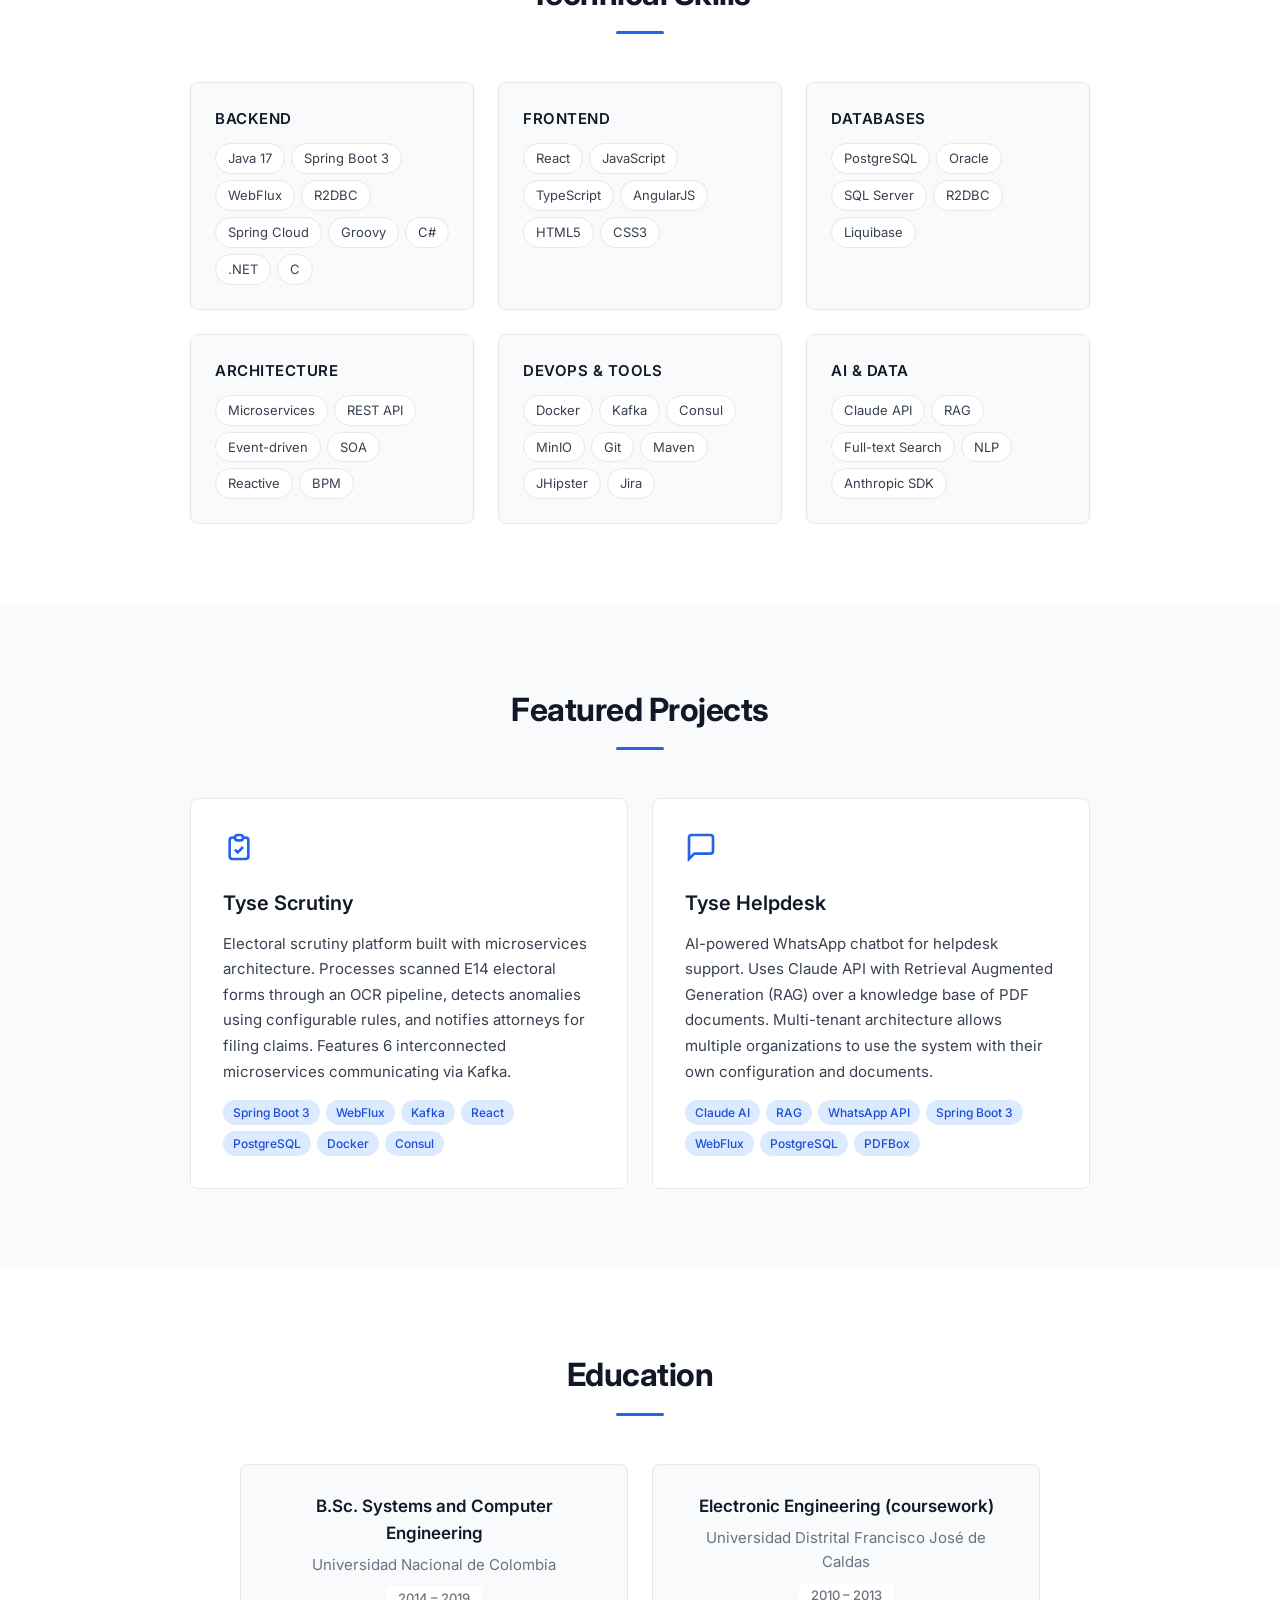
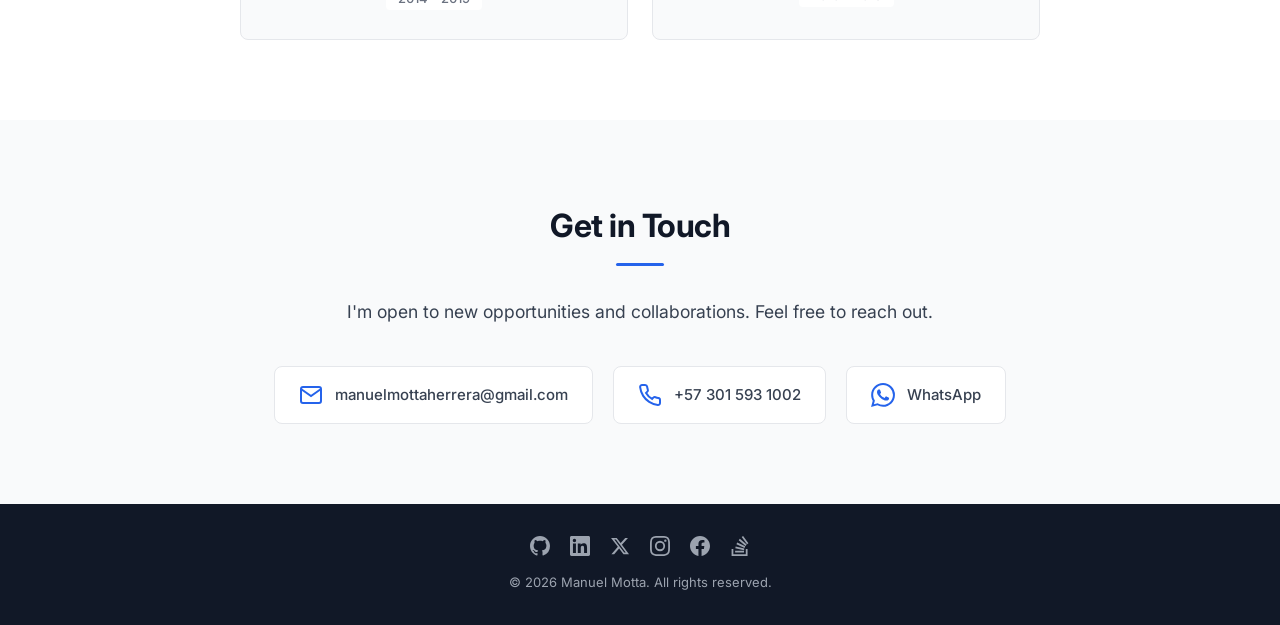
==== commit 40c2f0b6: "feat: add resume download dropdown with visual and ATS-friendly options Co-Authored-By: Claude Opus " ====
--- a/index.html
+++ b/index.html
@@ -13,6 +13,9 @@
     <meta property="og:description" content="Building scalable microservices and AI-powered solutions for electoral technology.">
     <meta property="og:type" content="website">
     <meta property="og:url" content="https://devmanuelmotta.com">
+
+    <!-- Facebook domain verification -->
+    <meta name="facebook-domain-verification" content="vl18u3ujreisa37p6lwtaiu4huq32x" />
 
     <!-- Fonts -->
     <link rel="preconnect" href="https://fonts.googleapis.com">
@@ -54,7 +57,22 @@
             </p>
             <div class="hero-cta">
                 <a href="#contact" class="btn btn-primary">Get in Touch</a>
-                <a href="resume/Manuel_Motta_Resume.pdf" class="btn btn-outline" target="_blank">Download Resume</a>
+                <div class="btn-dropdown">
+                    <button class="btn btn-outline btn-dropdown-toggle">
+                        Download Resume
+                        <svg viewBox="0 0 24 24" width="16" height="16" fill="currentColor" style="margin-left:6px"><path d="M7 10l5 5 5-5z"/></svg>
+                    </button>
+                    <div class="btn-dropdown-menu">
+                        <a href="resume/Manuel_Motta_Resume.pdf" target="_blank">
+                            <svg viewBox="0 0 24 24" width="16" height="16" fill="none" stroke="currentColor" stroke-width="2"><path d="M14 2H6a2 2 0 00-2 2v16a2 2 0 002 2h12a2 2 0 002-2V8z"/><polyline points="14 2 14 8 20 8"/></svg>
+                            Visual Resume
+                        </a>
+                        <a href="resume/resume-ats.pdf" target="_blank">
+                            <svg viewBox="0 0 24 24" width="16" height="16" fill="none" stroke="currentColor" stroke-width="2"><path d="M9 5H7a2 2 0 00-2 2v12a2 2 0 002 2h10a2 2 0 002-2V7a2 2 0 00-2-2h-2"/><rect x="9" y="3" width="6" height="4" rx="1"/></svg>
+                            ATS-Friendly
+                        </a>
+                    </div>
+                </div>
             </div>
             <div class="hero-social">
                 <a href="https://github.com/manuelmottaherrera" target="_blank" rel="noopener" aria-label="GitHub">
@@ -424,6 +442,19 @@
             }
         });
 
+        // Resume dropdown
+        const dropdown = document.querySelector('.btn-dropdown');
+        const dropdownToggle = document.querySelector('.btn-dropdown-toggle');
+
+        dropdownToggle.addEventListener('click', (e) => {
+            e.stopPropagation();
+            dropdown.classList.toggle('open');
+        });
+
+        document.addEventListener('click', () => {
+            dropdown.classList.remove('open');
+        });
+
         // Smooth scroll
         document.querySelectorAll('a[href^="#"]').forEach(anchor => {
             anchor.addEventListener('click', function (e) {
--- a/css/style.css
+++ b/css/style.css
@@ -253,6 +253,68 @@
     box-shadow: var(--shadow-md);
 }
 
+/* ===== DROPDOWN BUTTON ===== */
+.btn-dropdown {
+    position: relative;
+    display: inline-block;
+}
+
+.btn-dropdown-toggle {
+    display: inline-flex;
+    align-items: center;
+    font-family: inherit;
+}
+
+.btn-dropdown-menu {
+    position: absolute;
+    top: calc(100% + 8px);
+    left: 50%;
+    transform: translateX(-50%) translateY(4px);
+    background: var(--bg);
+    border: 1px solid var(--border);
+    border-radius: var(--radius);
+    box-shadow: var(--shadow-lg);
+    min-width: 200px;
+    opacity: 0;
+    visibility: hidden;
+    transition: all 0.2s ease;
+    z-index: 10;
+}
+
+.btn-dropdown.open .btn-dropdown-menu {
+    opacity: 1;
+    visibility: visible;
+    transform: translateX(-50%) translateY(0);
+}
+
+.btn-dropdown-menu a {
+    display: flex;
+    align-items: center;
+    gap: 10px;
+    padding: 12px 16px;
+    font-size: 0.875rem;
+    font-weight: 500;
+    color: var(--text);
+    transition: all var(--transition);
+}
+
+.btn-dropdown-menu a:first-child {
+    border-radius: var(--radius) var(--radius) 0 0;
+}
+
+.btn-dropdown-menu a:last-child {
+    border-radius: 0 0 var(--radius) var(--radius);
+}
+
+.btn-dropdown-menu a:hover {
+    background: var(--primary-light);
+    color: var(--primary);
+}
+
+.btn-dropdown-menu a + a {
+    border-top: 1px solid var(--border);
+}
+
 .hero-social {
     display: flex;
     gap: 20px;
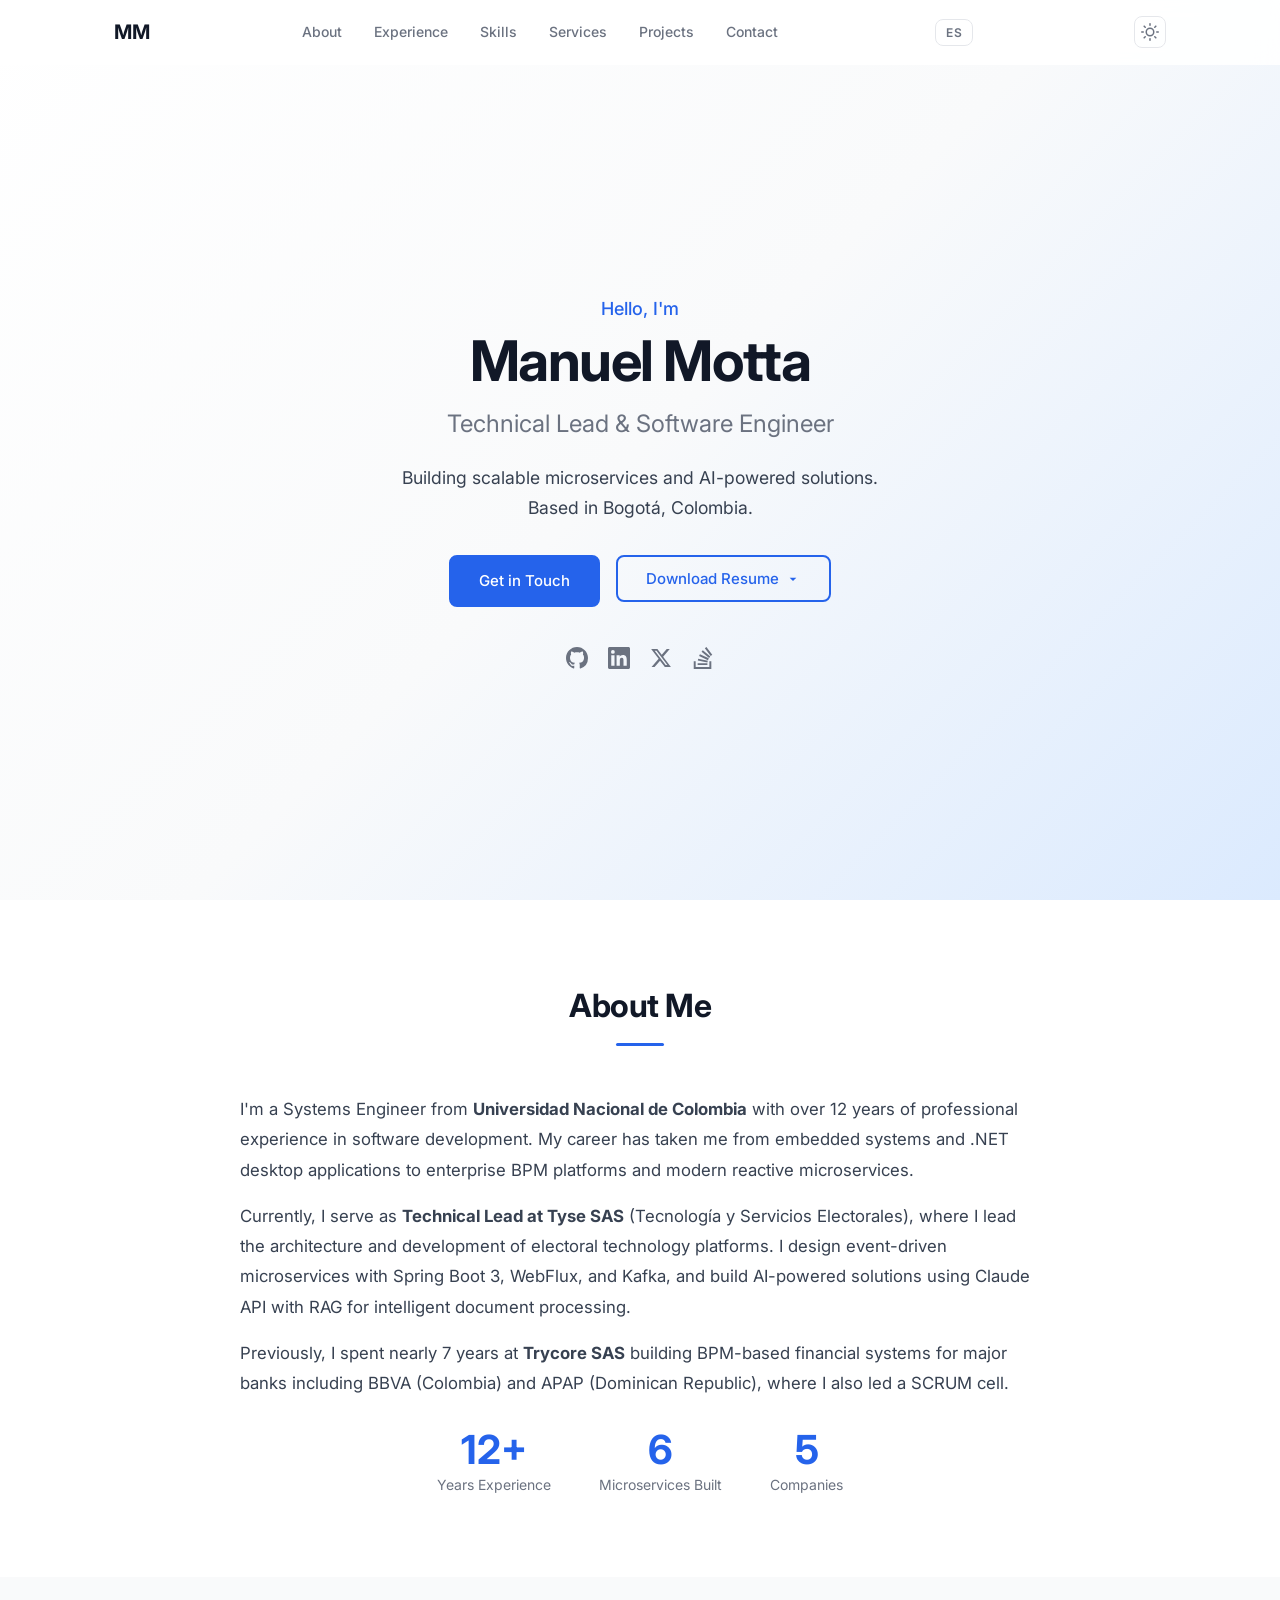
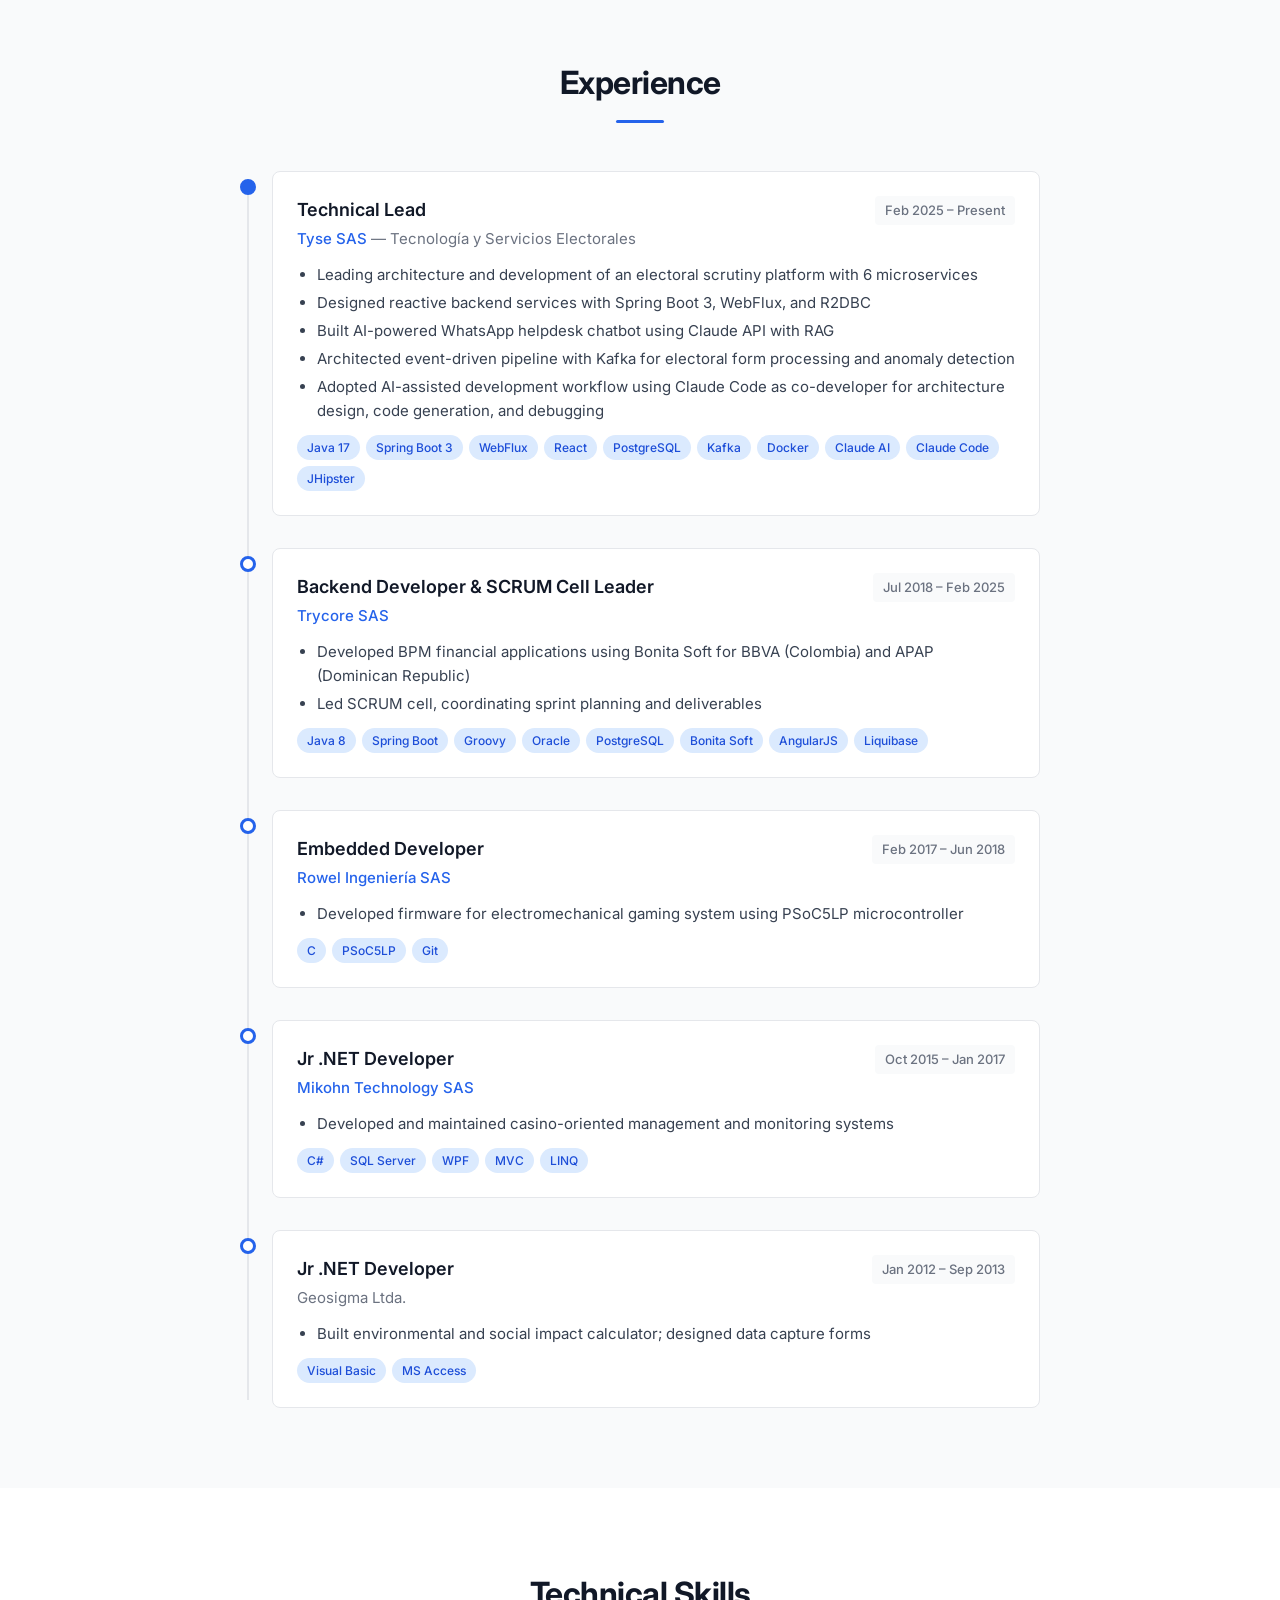
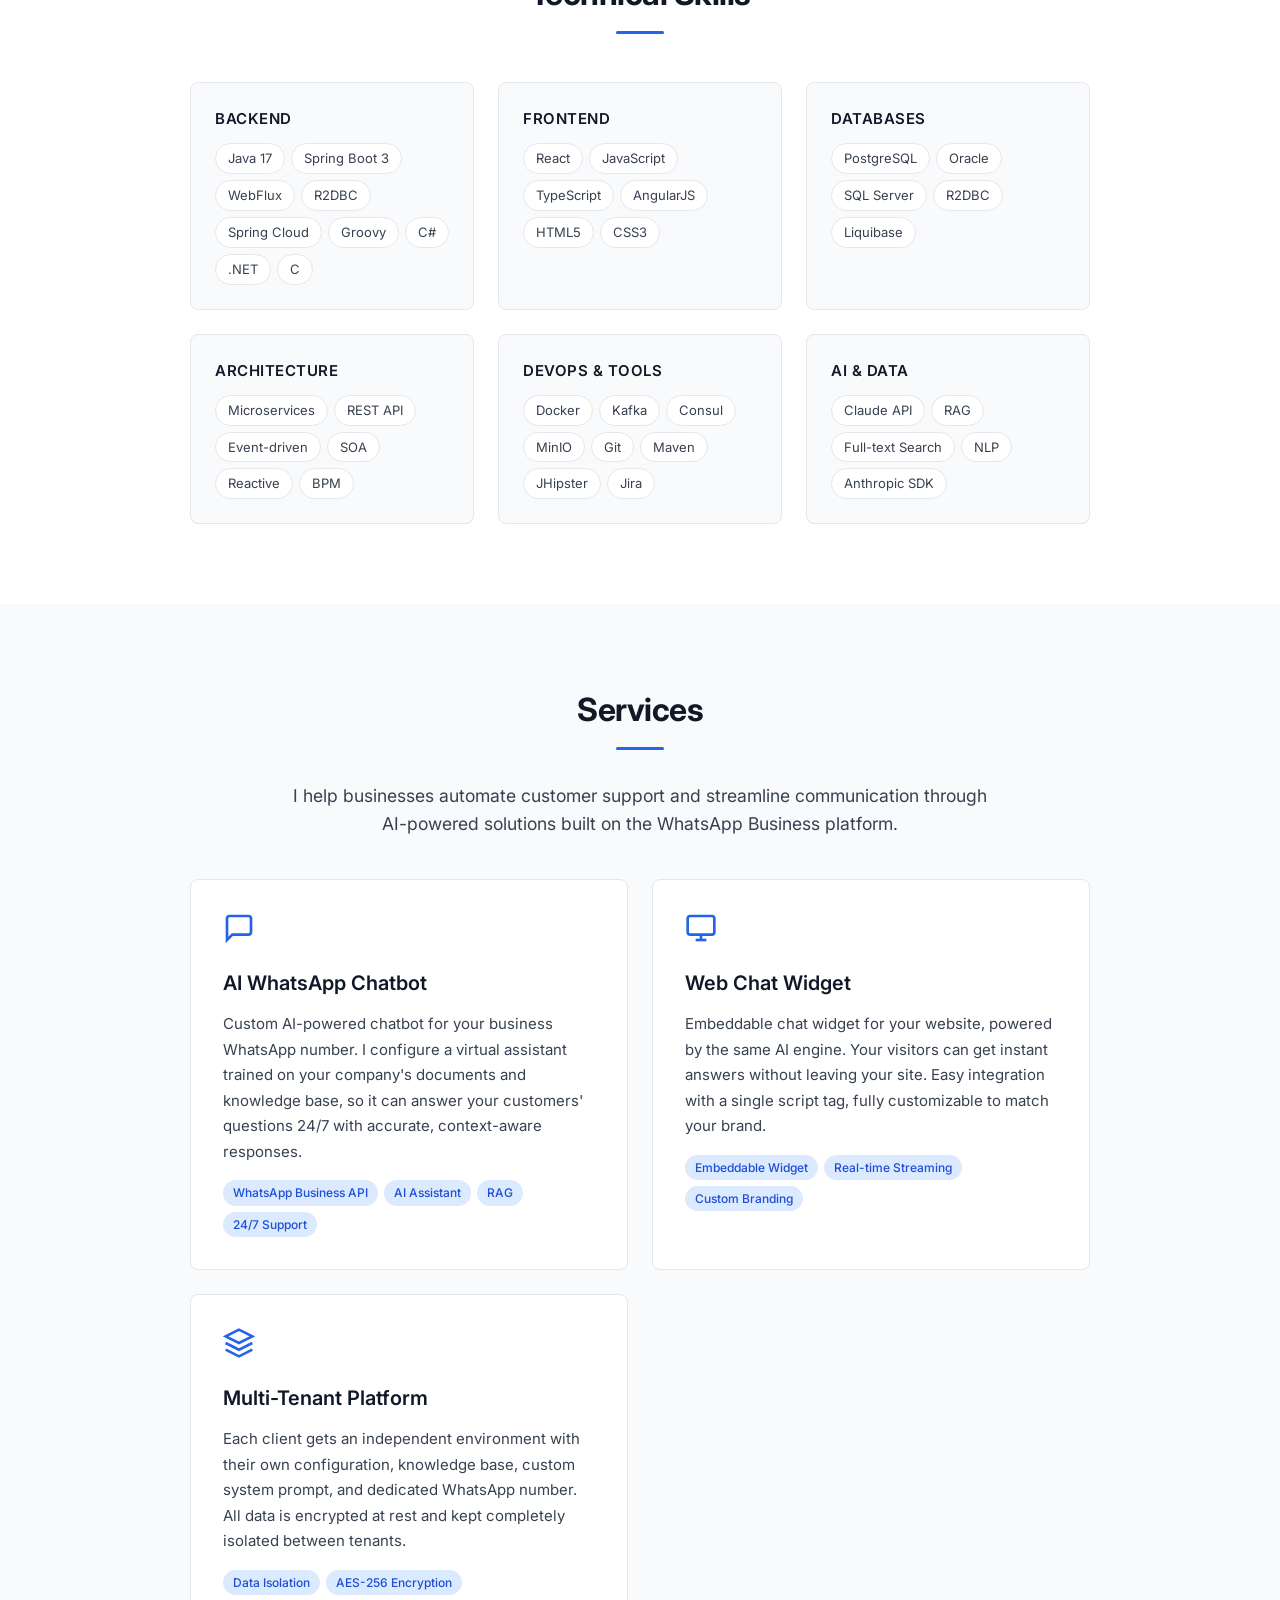
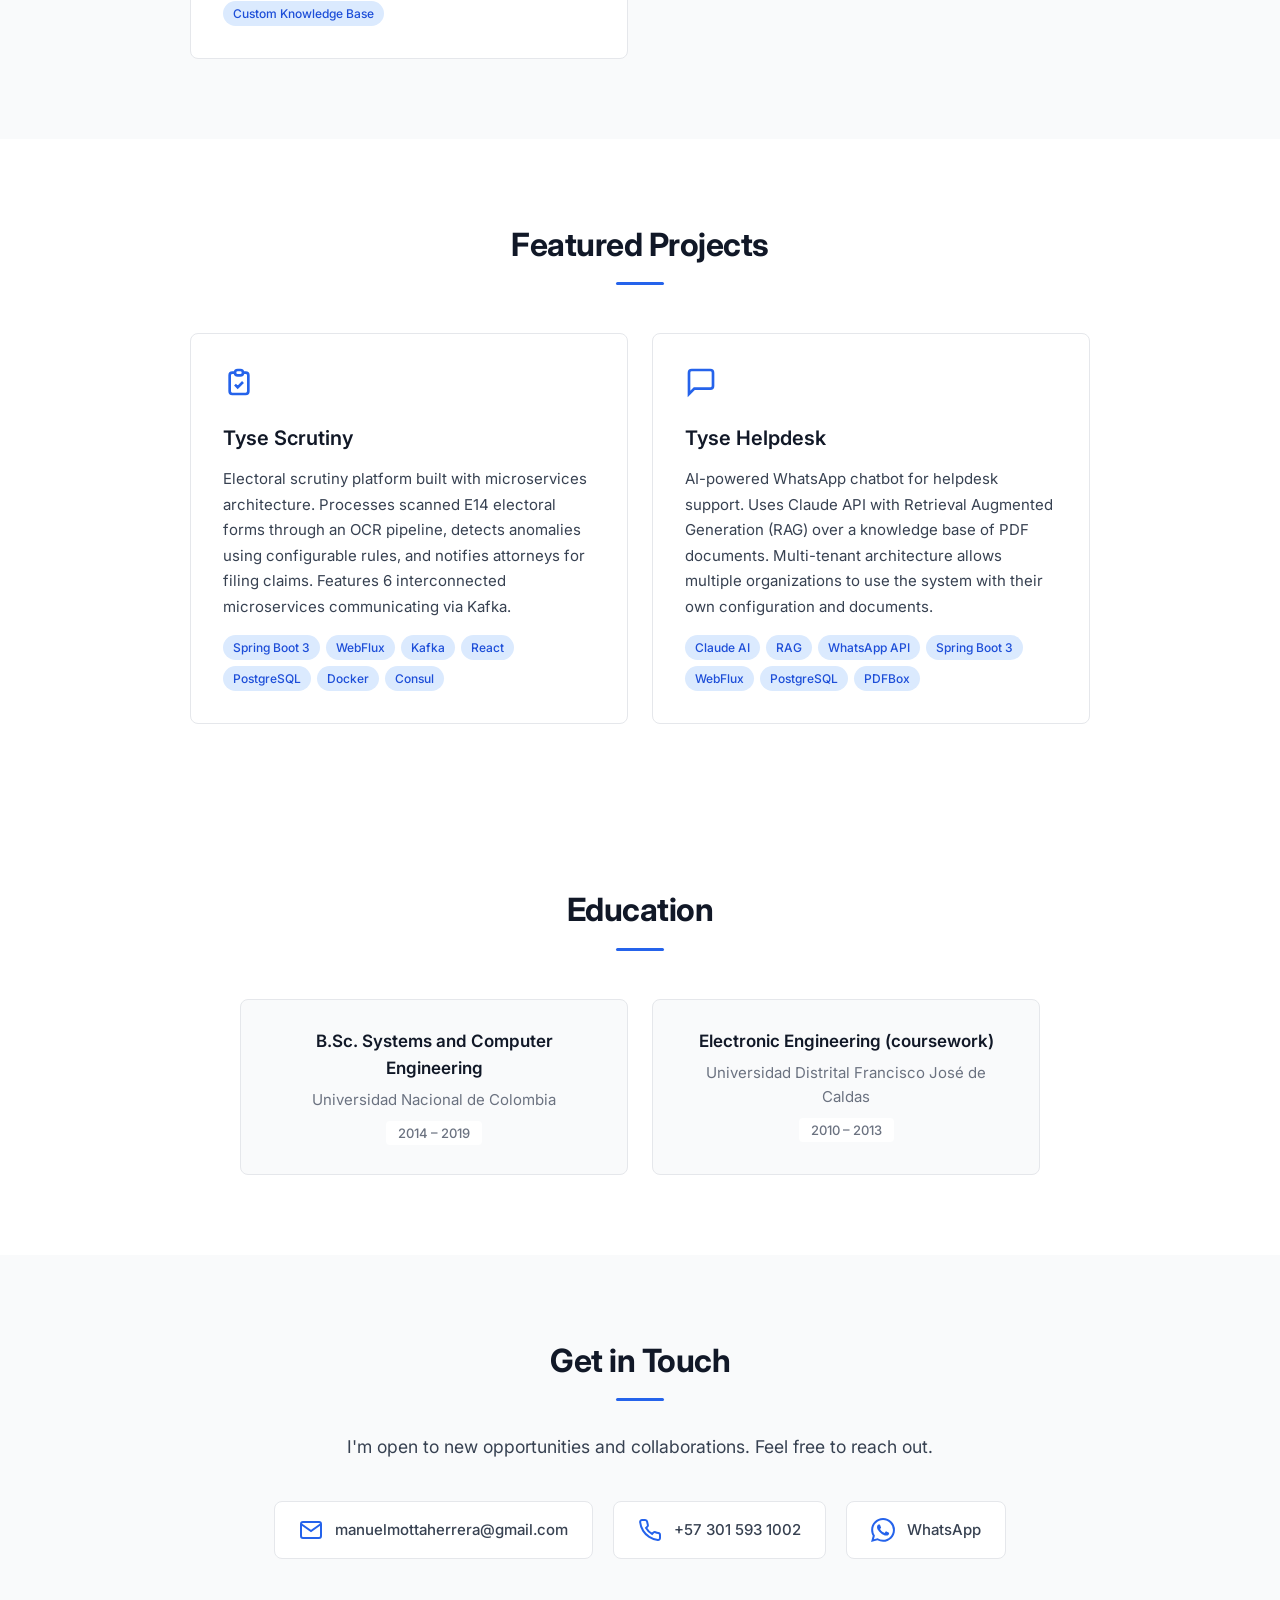
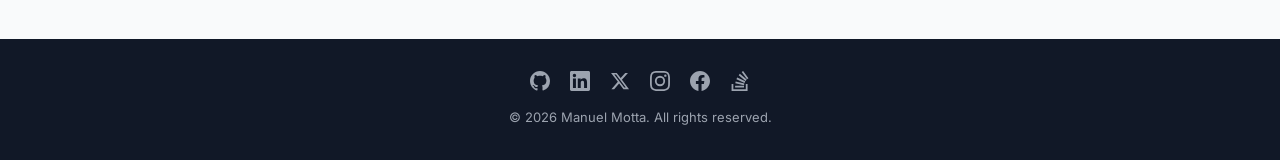
==== commit 57ce9edd: "feat: add services section, dark mode, and EN/ES language toggle - Add Services section describing A" ====
--- a/index.html
+++ b/index.html
@@ -23,6 +23,14 @@
     <link href="https://fonts.googleapis.com/css2?family=Inter:wght@300;400;500;600;700&display=swap" rel="stylesheet">
 
     <link rel="stylesheet" href="css/style.css">
+    <script>
+        // Prevent flash of wrong theme
+        (function() {
+            var s = localStorage.getItem('theme') || 'system';
+            var t = s === 'system' ? (window.matchMedia('(prefers-color-scheme: dark)').matches ? 'dark' : 'light') : s;
+            document.documentElement.setAttribute('data-theme', t);
+        })();
+    </script>
 </head>
 <body>
 
@@ -36,40 +44,64 @@
                 <span></span>
             </button>
             <ul class="nav-menu" id="nav-menu">
-                <li><a href="#about" class="nav-link">About</a></li>
-                <li><a href="#experience" class="nav-link">Experience</a></li>
-                <li><a href="#skills" class="nav-link">Skills</a></li>
-                <li><a href="#projects" class="nav-link">Projects</a></li>
-                <li><a href="#contact" class="nav-link">Contact</a></li>
+                <li><a href="#about" class="nav-link" data-i18n="nav.about">About</a></li>
+                <li><a href="#experience" class="nav-link" data-i18n="nav.experience">Experience</a></li>
+                <li><a href="#skills" class="nav-link" data-i18n="nav.skills">Skills</a></li>
+                <li><a href="#services" class="nav-link" data-i18n="nav.services">Services</a></li>
+                <li><a href="#projects" class="nav-link" data-i18n="nav.projects">Projects</a></li>
+                <li><a href="#contact" class="nav-link" data-i18n="nav.contact">Contact</a></li>
             </ul>
+            <div class="lang-toggle">
+                <button class="lang-toggle-btn" id="lang-toggle-btn">ES</button>
+            </div>
+            <div class="theme-toggle">
+                <button class="theme-toggle-btn" id="theme-toggle-btn" aria-label="Toggle theme">
+                    <svg id="icon-sun" viewBox="0 0 24 24" fill="none" stroke="currentColor" stroke-width="2" stroke-linecap="round" stroke-linejoin="round"><circle cx="12" cy="12" r="5"/><line x1="12" y1="1" x2="12" y2="3"/><line x1="12" y1="21" x2="12" y2="23"/><line x1="4.22" y1="4.22" x2="5.64" y2="5.64"/><line x1="18.36" y1="18.36" x2="19.78" y2="19.78"/><line x1="1" y1="12" x2="3" y2="12"/><line x1="21" y1="12" x2="23" y2="12"/><line x1="4.22" y1="19.78" x2="5.64" y2="18.36"/><line x1="18.36" y1="5.64" x2="19.78" y2="4.22"/></svg>
+                    <svg id="icon-moon" viewBox="0 0 24 24" fill="none" stroke="currentColor" stroke-width="2" stroke-linecap="round" stroke-linejoin="round" style="display:none"><path d="M21 12.79A9 9 0 1111.21 3 7 7 0 0021 12.79z"/></svg>
+                </button>
+                <div class="theme-menu" id="theme-menu">
+                    <button data-theme="light">
+                        <svg viewBox="0 0 24 24" fill="none" stroke="currentColor" stroke-width="2" stroke-linecap="round" stroke-linejoin="round"><circle cx="12" cy="12" r="5"/><line x1="12" y1="1" x2="12" y2="3"/><line x1="12" y1="21" x2="12" y2="23"/><line x1="4.22" y1="4.22" x2="5.64" y2="5.64"/><line x1="18.36" y1="18.36" x2="19.78" y2="19.78"/><line x1="1" y1="12" x2="3" y2="12"/><line x1="21" y1="12" x2="23" y2="12"/><line x1="4.22" y1="19.78" x2="5.64" y2="18.36"/><line x1="18.36" y1="5.64" x2="19.78" y2="4.22"/></svg>
+                        Light
+                    </button>
+                    <button data-theme="dark">
+                        <svg viewBox="0 0 24 24" fill="none" stroke="currentColor" stroke-width="2" stroke-linecap="round" stroke-linejoin="round"><path d="M21 12.79A9 9 0 1111.21 3 7 7 0 0021 12.79z"/></svg>
+                        Dark
+                    </button>
+                    <button data-theme="system">
+                        <svg viewBox="0 0 24 24" fill="none" stroke="currentColor" stroke-width="2" stroke-linecap="round" stroke-linejoin="round"><rect x="2" y="3" width="20" height="14" rx="2" ry="2"/><line x1="8" y1="21" x2="16" y2="21"/><line x1="12" y1="17" x2="12" y2="21"/></svg>
+                        System
+                    </button>
+                </div>
+            </div>
         </div>
     </nav>
 
     <!-- ===== HERO ===== -->
     <section class="hero" id="hero">
         <div class="container hero-content">
-            <p class="hero-greeting">Hello, I'm</p>
+            <p class="hero-greeting" data-i18n="hero.greeting">Hello, I'm</p>
             <h1 class="hero-name">Manuel Motta</h1>
-            <h2 class="hero-title">Technical Lead &amp; Software Engineer</h2>
-            <p class="hero-description">
+            <h2 class="hero-title" data-i18n="hero.title">Technical Lead &amp; Software Engineer</h2>
+            <p class="hero-description" data-i18n-html="hero.description">
                 Building scalable microservices and AI-powered solutions.<br>
                 Based in Bogot&aacute;, Colombia.
             </p>
             <div class="hero-cta">
-                <a href="#contact" class="btn btn-primary">Get in Touch</a>
+                <a href="#contact" class="btn btn-primary" data-i18n="hero.cta">Get in Touch</a>
                 <div class="btn-dropdown">
-                    <button class="btn btn-outline btn-dropdown-toggle">
+                    <button class="btn btn-outline btn-dropdown-toggle" data-i18n-html="hero.resume">
                         Download Resume
                         <svg viewBox="0 0 24 24" width="16" height="16" fill="currentColor" style="margin-left:6px"><path d="M7 10l5 5 5-5z"/></svg>
                     </button>
                     <div class="btn-dropdown-menu">
                         <a href="resume/Manuel_Motta_Resume.pdf" target="_blank">
                             <svg viewBox="0 0 24 24" width="16" height="16" fill="none" stroke="currentColor" stroke-width="2"><path d="M14 2H6a2 2 0 00-2 2v16a2 2 0 002 2h12a2 2 0 002-2V8z"/><polyline points="14 2 14 8 20 8"/></svg>
-                            Visual Resume
+                            <span data-i18n="hero.resumeVisual">Visual Resume</span>
                         </a>
                         <a href="resume/resume-ats.pdf" target="_blank">
                             <svg viewBox="0 0 24 24" width="16" height="16" fill="none" stroke="currentColor" stroke-width="2"><path d="M9 5H7a2 2 0 00-2 2v12a2 2 0 002 2h10a2 2 0 002-2V7a2 2 0 00-2-2h-2"/><rect x="9" y="3" width="6" height="4" rx="1"/></svg>
-                            ATS-Friendly
+                            <span data-i18n="hero.resumeAts">ATS-Friendly</span>
                         </a>
                     </div>
                 </div>
@@ -94,21 +126,21 @@
     <!-- ===== ABOUT ===== -->
     <section class="section" id="about">
         <div class="container">
-            <h2 class="section-title">About Me</h2>
+            <h2 class="section-title" data-i18n="about.title">About Me</h2>
             <div class="about-content">
                 <div class="about-text">
-                    <p>
+                    <p data-i18n-html="about.p1">
                         I'm a Systems Engineer from <strong>Universidad Nacional de Colombia</strong> with over 12 years
                         of professional experience in software development. My career has taken me from embedded systems
                         and .NET desktop applications to enterprise BPM platforms and modern reactive microservices.
                     </p>
-                    <p>
+                    <p data-i18n-html="about.p2">
                         Currently, I serve as <strong>Technical Lead at Tyse SAS</strong> (Tecnolog&iacute;a y Servicios
                         Electorales), where I lead the architecture and development of electoral technology platforms.
                         I design event-driven microservices with Spring Boot 3, WebFlux, and Kafka, and build
                         AI-powered solutions using Claude API with RAG for intelligent document processing.
                     </p>
-                    <p>
+                    <p data-i18n-html="about.p3">
                         Previously, I spent nearly 7 years at <strong>Trycore SAS</strong> building BPM-based financial
                         systems for major banks including BBVA (Colombia) and APAP (Dominican Republic), where I also
                         led a SCRUM cell.
@@ -116,15 +148,15 @@
                     <div class="about-stats">
                         <div class="stat">
                             <span class="stat-number">12+</span>
-                            <span class="stat-label">Years Experience</span>
+                            <span class="stat-label" data-i18n="about.statYears">Years Experience</span>
                         </div>
                         <div class="stat">
                             <span class="stat-number">6</span>
-                            <span class="stat-label">Microservices Built</span>
+                            <span class="stat-label" data-i18n="about.statMicro">Microservices Built</span>
                         </div>
                         <div class="stat">
                             <span class="stat-number">5</span>
-                            <span class="stat-label">Companies</span>
+                            <span class="stat-label" data-i18n="about.statCompanies">Companies</span>
                         </div>
                     </div>
                 </div>
@@ -135,7 +167,7 @@
     <!-- ===== EXPERIENCE ===== -->
     <section class="section section-alt" id="experience">
         <div class="container">
-            <h2 class="section-title">Experience</h2>
+            <h2 class="section-title" data-i18n="exp.title">Experience</h2>
             <div class="timeline">
 
                 <div class="timeline-item">
@@ -143,20 +175,20 @@
                     <div class="timeline-content">
                         <div class="timeline-header">
                             <div>
-                                <h3>Technical Lead</h3>
+                                <h3 data-i18n="exp.tyse.role">Technical Lead</h3>
                                 <p class="timeline-company">
                                     <a href="https://www.tysesas.com" target="_blank" rel="noopener">Tyse SAS</a>
                                     &mdash; Tecnolog&iacute;a y Servicios Electorales
                                 </p>
                             </div>
-                            <span class="timeline-date">Feb 2025 &ndash; Present</span>
+                            <span class="timeline-date" data-i18n="exp.tyse.date">Feb 2025 &ndash; Present</span>
                         </div>
                         <ul>
-                            <li>Leading architecture and development of an electoral scrutiny platform with 6 microservices</li>
-                            <li>Designed reactive backend services with Spring Boot 3, WebFlux, and R2DBC</li>
-                            <li>Built AI-powered WhatsApp helpdesk chatbot using Claude API with RAG</li>
-                            <li>Architected event-driven pipeline with Kafka for electoral form processing and anomaly detection</li>
-                            <li>Adopted AI-assisted development workflow using Claude Code as co-developer for architecture design, code generation, and debugging</li>
+                            <li data-i18n="exp.tyse.li1">Leading architecture and development of an electoral scrutiny platform with 6 microservices</li>
+                            <li data-i18n="exp.tyse.li2">Designed reactive backend services with Spring Boot 3, WebFlux, and R2DBC</li>
+                            <li data-i18n="exp.tyse.li3">Built AI-powered WhatsApp helpdesk chatbot using Claude API with RAG</li>
+                            <li data-i18n="exp.tyse.li4">Architected event-driven pipeline with Kafka for electoral form processing and anomaly detection</li>
+                            <li data-i18n="exp.tyse.li5">Adopted AI-assisted development workflow using Claude Code as co-developer for architecture design, code generation, and debugging</li>
                         </ul>
                         <div class="timeline-tags">
                             <span>Java 17</span><span>Spring Boot 3</span><span>WebFlux</span><span>React</span>
@@ -170,7 +202,7 @@
                     <div class="timeline-content">
                         <div class="timeline-header">
                             <div>
-                                <h3>Backend Developer &amp; SCRUM Cell Leader</h3>
+                                <h3 data-i18n="exp.trycore.role">Backend Developer &amp; SCRUM Cell Leader</h3>
                                 <p class="timeline-company">
                                     <a href="https://www.trycore.co" target="_blank" rel="noopener">Trycore SAS</a>
                                 </p>
@@ -178,8 +210,8 @@
                             <span class="timeline-date">Jul 2018 &ndash; Feb 2025</span>
                         </div>
                         <ul>
-                            <li>Developed BPM financial applications using Bonita Soft for BBVA (Colombia) and APAP (Dominican Republic)</li>
-                            <li>Led SCRUM cell, coordinating sprint planning and deliverables</li>
+                            <li data-i18n="exp.trycore.li1">Developed BPM financial applications using Bonita Soft for BBVA (Colombia) and APAP (Dominican Republic)</li>
+                            <li data-i18n="exp.trycore.li2">Led SCRUM cell, coordinating sprint planning and deliverables</li>
                         </ul>
                         <div class="timeline-tags">
                             <span>Java 8</span><span>Spring Boot</span><span>Groovy</span><span>Oracle</span>
@@ -193,7 +225,7 @@
                     <div class="timeline-content">
                         <div class="timeline-header">
                             <div>
-                                <h3>Embedded Developer</h3>
+                                <h3 data-i18n="exp.rowel.role">Embedded Developer</h3>
                                 <p class="timeline-company">
                                     <a href="https://www.rowel.co" target="_blank" rel="noopener">Rowel Ingenier&iacute;a SAS</a>
                                 </p>
@@ -201,7 +233,7 @@
                             <span class="timeline-date">Feb 2017 &ndash; Jun 2018</span>
                         </div>
                         <ul>
-                            <li>Developed firmware for electromechanical gaming system using PSoC5LP microcontroller</li>
+                            <li data-i18n="exp.rowel.li1">Developed firmware for electromechanical gaming system using PSoC5LP microcontroller</li>
                         </ul>
                         <div class="timeline-tags">
                             <span>C</span><span>PSoC5LP</span><span>Git</span>
@@ -222,7 +254,7 @@
                             <span class="timeline-date">Oct 2015 &ndash; Jan 2017</span>
                         </div>
                         <ul>
-                            <li>Developed and maintained casino-oriented management and monitoring systems</li>
+                            <li data-i18n="exp.mikohn.li1">Developed and maintained casino-oriented management and monitoring systems</li>
                         </ul>
                         <div class="timeline-tags">
                             <span>C#</span><span>SQL Server</span><span>WPF</span><span>MVC</span><span>LINQ</span>
@@ -241,7 +273,7 @@
                             <span class="timeline-date">Jan 2012 &ndash; Sep 2013</span>
                         </div>
                         <ul>
-                            <li>Built environmental and social impact calculator; designed data capture forms</li>
+                            <li data-i18n="exp.geosigma.li1">Built environmental and social impact calculator; designed data capture forms</li>
                         </ul>
                         <div class="timeline-tags">
                             <span>Visual Basic</span><span>MS Access</span>
@@ -256,7 +288,7 @@
     <!-- ===== SKILLS ===== -->
     <section class="section" id="skills">
         <div class="container">
-            <h2 class="section-title">Technical Skills</h2>
+            <h2 class="section-title" data-i18n="skills.title">Technical Skills</h2>
             <div class="skills-grid">
                 <div class="skill-category">
                     <h3>Backend</h3>
@@ -273,28 +305,28 @@
                     </div>
                 </div>
                 <div class="skill-category">
-                    <h3>Databases</h3>
+                    <h3 data-i18n="skills.databases">Databases</h3>
                     <div class="skill-tags">
                         <span>PostgreSQL</span><span>Oracle</span><span>SQL Server</span>
                         <span>R2DBC</span><span>Liquibase</span>
                     </div>
                 </div>
                 <div class="skill-category">
-                    <h3>Architecture</h3>
+                    <h3 data-i18n="skills.architecture">Architecture</h3>
                     <div class="skill-tags">
                         <span>Microservices</span><span>REST API</span><span>Event-driven</span>
                         <span>SOA</span><span>Reactive</span><span>BPM</span>
                     </div>
                 </div>
                 <div class="skill-category">
-                    <h3>DevOps &amp; Tools</h3>
+                    <h3 data-i18n-html="skills.devops">DevOps &amp; Tools</h3>
                     <div class="skill-tags">
                         <span>Docker</span><span>Kafka</span><span>Consul</span><span>MinIO</span>
                         <span>Git</span><span>Maven</span><span>JHipster</span><span>Jira</span>
                     </div>
                 </div>
                 <div class="skill-category">
-                    <h3>AI &amp; Data</h3>
+                    <h3 data-i18n-html="skills.ai">AI &amp; Data</h3>
                     <div class="skill-tags">
                         <span>Claude API</span><span>RAG</span><span>Full-text Search</span>
                         <span>NLP</span><span>Anthropic SDK</span>
@@ -304,17 +336,74 @@
         </div>
     </section>
 
+    <!-- ===== SERVICES ===== -->
+    <section class="section section-alt" id="services">
+        <div class="container">
+            <h2 class="section-title" data-i18n="svc.title">Services</h2>
+            <p class="services-intro" data-i18n="svc.intro">
+                I help businesses automate customer support and streamline communication through AI-powered solutions
+                built on the WhatsApp Business platform.
+            </p>
+            <div class="projects-grid">
+                <div class="project-card">
+                    <div class="project-icon">
+                        <svg viewBox="0 0 24 24" width="32" height="32" fill="none" stroke="currentColor" stroke-width="2"><path d="M21 15a2 2 0 01-2 2H7l-4 4V5a2 2 0 012-2h14a2 2 0 012 2z"/></svg>
+                    </div>
+                    <h3 data-i18n="svc.chatbot.title">AI WhatsApp Chatbot</h3>
+                    <p data-i18n="svc.chatbot.desc">
+                        Custom AI-powered chatbot for your business WhatsApp number. I configure a virtual assistant
+                        trained on your company's documents and knowledge base, so it can answer your customers'
+                        questions 24/7 with accurate, context-aware responses.
+                    </p>
+                    <div class="project-tags">
+                        <span>WhatsApp Business API</span><span>AI Assistant</span><span>RAG</span><span>24/7 Support</span>
+                    </div>
+                </div>
+
+                <div class="project-card">
+                    <div class="project-icon">
+                        <svg viewBox="0 0 24 24" width="32" height="32" fill="none" stroke="currentColor" stroke-width="2"><rect x="2" y="3" width="20" height="14" rx="2" ry="2"/><line x1="8" y1="21" x2="16" y2="21"/><line x1="12" y1="17" x2="12" y2="21"/></svg>
+                    </div>
+                    <h3 data-i18n="svc.widget.title">Web Chat Widget</h3>
+                    <p data-i18n="svc.widget.desc">
+                        Embeddable chat widget for your website, powered by the same AI engine. Your visitors can
+                        get instant answers without leaving your site. Easy integration with a single script tag,
+                        fully customizable to match your brand.
+                    </p>
+                    <div class="project-tags">
+                        <span>Embeddable Widget</span><span>Real-time Streaming</span><span>Custom Branding</span>
+                    </div>
+                </div>
+
+                <div class="project-card">
+                    <div class="project-icon">
+                        <svg viewBox="0 0 24 24" width="32" height="32" fill="none" stroke="currentColor" stroke-width="2"><path d="M12 2L2 7l10 5 10-5-10-5z"/><path d="M2 17l10 5 10-5"/><path d="M2 12l10 5 10-5"/></svg>
+                    </div>
+                    <h3 data-i18n="svc.multi.title">Multi-Tenant Platform</h3>
+                    <p data-i18n="svc.multi.desc">
+                        Each client gets an independent environment with their own configuration, knowledge base,
+                        custom system prompt, and dedicated WhatsApp number. All data is encrypted at rest and
+                        kept completely isolated between tenants.
+                    </p>
+                    <div class="project-tags">
+                        <span>Data Isolation</span><span>AES-256 Encryption</span><span>Custom Knowledge Base</span>
+                    </div>
+                </div>
+            </div>
+        </div>
+    </section>
+
     <!-- ===== PROJECTS ===== -->
-    <section class="section section-alt" id="projects">
+    <section class="section" id="projects">
         <div class="container">
-            <h2 class="section-title">Featured Projects</h2>
+            <h2 class="section-title" data-i18n="proj.title">Featured Projects</h2>
             <div class="projects-grid">
                 <div class="project-card">
                     <div class="project-icon">
                         <svg viewBox="0 0 24 24" width="32" height="32" fill="none" stroke="currentColor" stroke-width="2"><path d="M9 5H7a2 2 0 00-2 2v12a2 2 0 002 2h10a2 2 0 002-2V7a2 2 0 00-2-2h-2M9 5a2 2 0 002 2h2a2 2 0 002-2M9 5a2 2 0 012-2h2a2 2 0 012 2m-6 9l2 2 4-4"/></svg>
                     </div>
                     <h3>Tyse Scrutiny</h3>
-                    <p>
+                    <p data-i18n="proj.scrutiny.desc">
                         Electoral scrutiny platform built with microservices architecture. Processes scanned E14 electoral
                         forms through an OCR pipeline, detects anomalies using configurable rules, and notifies attorneys
                         for filing claims. Features 6 interconnected microservices communicating via Kafka.
@@ -330,7 +419,7 @@
                         <svg viewBox="0 0 24 24" width="32" height="32" fill="none" stroke="currentColor" stroke-width="2"><path d="M21 15a2 2 0 01-2 2H7l-4 4V5a2 2 0 012-2h14a2 2 0 012 2z"/></svg>
                     </div>
                     <h3>Tyse Helpdesk</h3>
-                    <p>
+                    <p data-i18n="proj.helpdesk.desc">
                         AI-powered WhatsApp chatbot for helpdesk support. Uses Claude API with Retrieval Augmented
                         Generation (RAG) over a knowledge base of PDF documents. Multi-tenant architecture allows
                         multiple organizations to use the system with their own configuration and documents.
@@ -347,15 +436,15 @@
     <!-- ===== EDUCATION ===== -->
     <section class="section" id="education">
         <div class="container">
-            <h2 class="section-title">Education</h2>
+            <h2 class="section-title" data-i18n="edu.title">Education</h2>
             <div class="education-grid">
                 <div class="education-card">
-                    <h3>B.Sc. Systems and Computer Engineering</h3>
+                    <h3 data-i18n="edu.unal.degree">B.Sc. Systems and Computer Engineering</h3>
                     <p class="education-school">Universidad Nacional de Colombia</p>
                     <span class="education-date">2014 &ndash; 2019</span>
                 </div>
                 <div class="education-card">
-                    <h3>Electronic Engineering (coursework)</h3>
+                    <h3 data-i18n="edu.distrital.degree">Electronic Engineering (coursework)</h3>
                     <p class="education-school">Universidad Distrital Francisco Jos&eacute; de Caldas</p>
                     <span class="education-date">2010 &ndash; 2013</span>
                 </div>
@@ -366,8 +455,8 @@
     <!-- ===== CONTACT ===== -->
     <section class="section section-alt" id="contact">
         <div class="container">
-            <h2 class="section-title">Get in Touch</h2>
-            <p class="contact-intro">
+            <h2 class="section-title" data-i18n="contact.title">Get in Touch</h2>
+            <p class="contact-intro" data-i18n="contact.intro">
                 I'm open to new opportunities and collaborations. Feel free to reach out.
             </p>
             <div class="contact-grid">
@@ -410,12 +499,186 @@
                     <svg viewBox="0 0 24 24" width="20" height="20" fill="currentColor"><path d="M15.725 0l-1.72 1.277 6.39 8.588 1.72-1.277L15.725 0zm-3.94 3.418l-1.369 1.644 8.225 6.85 1.369-1.644-8.225-6.85zm-3.15 4.465l-.905 1.94 9.702 4.517.905-1.94-9.702-4.517zm-1.85 4.86l-.44 2.093 10.473 2.201.44-2.092-10.473-2.203zM1.89 15.47V24h19.19v-8.53h-2.133v6.397H4.021v-6.396H1.89zm4.265 2.133v2.13h10.66v-2.13H6.154z"/></svg>
                 </a>
             </div>
-            <p class="footer-text">&copy; 2026 Manuel Motta. All rights reserved.</p>
+            <p class="footer-text" data-i18n-html="footer.copy">&copy; 2026 Manuel Motta. All rights reserved.</p>
         </div>
     </footer>
 
     <script>
-        // Mobile nav toggle
+        // ===== I18N =====
+        (function() {
+            const translations = {
+                es: {
+                    'nav.about': 'Sobre M\u00ed',
+                    'nav.experience': 'Experiencia',
+                    'nav.skills': 'Habilidades',
+                    'nav.services': 'Servicios',
+                    'nav.projects': 'Proyectos',
+                    'nav.contact': 'Contacto',
+                    'hero.greeting': 'Hola, soy',
+                    'hero.title': 'L\u00edder T\u00e9cnico & Ingeniero de Software',
+                    'hero.description': 'Construyendo microservicios escalables y soluciones con IA.<br>Bogot\u00e1, Colombia.',
+                    'hero.cta': 'Cont\u00e1ctame',
+                    'hero.resume': 'Descargar CV <svg viewBox="0 0 24 24" width="16" height="16" fill="currentColor" style="margin-left:6px"><path d="M7 10l5 5 5-5z"/></svg>',
+                    'hero.resumeVisual': 'CV Visual',
+                    'hero.resumeAts': 'CV ATS',
+                    'about.title': 'Sobre M\u00ed',
+                    'about.p1': 'Soy Ingeniero de Sistemas de la <strong>Universidad Nacional de Colombia</strong> con m\u00e1s de 12 a\u00f1os de experiencia profesional en desarrollo de software. Mi carrera me ha llevado desde sistemas embebidos y aplicaciones de escritorio .NET hasta plataformas BPM empresariales y microservicios reactivos modernos.',
+                    'about.p2': 'Actualmente soy <strong>L\u00edder T\u00e9cnico en Tyse SAS</strong> (Tecnolog\u00eda y Servicios Electorales), donde lidero la arquitectura y desarrollo de plataformas de tecnolog\u00eda electoral. Dise\u00f1o microservicios orientados a eventos con Spring Boot 3, WebFlux y Kafka, y construyo soluciones con IA usando Claude API con RAG para procesamiento inteligente de documentos.',
+                    'about.p3': 'Anteriormente, trabaj\u00e9 casi 7 a\u00f1os en <strong>Trycore SAS</strong> construyendo sistemas financieros basados en BPM para bancos como BBVA (Colombia) y APAP (Rep\u00fablica Dominicana), donde tambi\u00e9n lider\u00e9 una c\u00e9lula SCRUM.',
+                    'about.statYears': 'A\u00f1os de Experiencia',
+                    'about.statMicro': 'Microservicios',
+                    'about.statCompanies': 'Empresas',
+                    'exp.title': 'Experiencia',
+                    'exp.tyse.role': 'L\u00edder T\u00e9cnico',
+                    'exp.tyse.date': 'Feb 2025 \u2013 Presente',
+                    'exp.tyse.li1': 'Liderando arquitectura y desarrollo de plataforma de escrutinio electoral con 6 microservicios',
+                    'exp.tyse.li2': 'Dise\u00f1o de servicios backend reactivos con Spring Boot 3, WebFlux y R2DBC',
+                    'exp.tyse.li3': 'Construcci\u00f3n de chatbot de mesa de ayuda por WhatsApp con IA usando Claude API y RAG',
+                    'exp.tyse.li4': 'Arquitectura de pipeline orientado a eventos con Kafka para procesamiento de formularios electorales y detecci\u00f3n de anomal\u00edas',
+                    'exp.tyse.li5': 'Adopci\u00f3n de flujo de desarrollo asistido por IA usando Claude Code como co-desarrollador para dise\u00f1o de arquitectura, generaci\u00f3n de c\u00f3digo y depuraci\u00f3n',
+                    'exp.trycore.role': 'Desarrollador Backend y L\u00edder de C\u00e9lula SCRUM',
+                    'exp.trycore.li1': 'Desarrollo de aplicaciones financieras BPM con Bonita Soft para BBVA (Colombia) y APAP (Rep\u00fablica Dominicana)',
+                    'exp.trycore.li2': 'Liderazgo de c\u00e9lula SCRUM, coordinando planificaci\u00f3n de sprints y entregables',
+                    'exp.rowel.role': 'Desarrollador Embebido',
+                    'exp.rowel.li1': 'Desarrollo de firmware para sistema de juegos electromec\u00e1nicos usando microcontrolador PSoC5LP',
+                    'exp.mikohn.li1': 'Desarrollo y mantenimiento de sistemas de gesti\u00f3n y monitoreo orientados a casinos',
+                    'exp.geosigma.li1': 'Construcci\u00f3n de calculadora de impacto ambiental y social; dise\u00f1o de formularios de captura de datos',
+                    'skills.title': 'Habilidades T\u00e9cnicas',
+                    'skills.databases': 'Bases de Datos',
+                    'skills.architecture': 'Arquitectura',
+                    'skills.devops': 'DevOps y Herramientas',
+                    'skills.ai': 'IA y Datos',
+                    'svc.title': 'Servicios',
+                    'svc.intro': 'Ayudo a empresas a automatizar la atenci\u00f3n al cliente y optimizar su comunicaci\u00f3n mediante soluciones con IA construidas sobre la plataforma WhatsApp Business.',
+                    'svc.chatbot.title': 'Chatbot IA para WhatsApp',
+                    'svc.chatbot.desc': 'Chatbot con IA personalizado para el n\u00famero de WhatsApp de tu empresa. Configuro un asistente virtual entrenado con los documentos y base de conocimiento de tu compa\u00f1\u00eda, para que responda las preguntas de tus clientes 24/7 con respuestas precisas y contextuales.',
+                    'svc.widget.title': 'Widget de Chat Web',
+                    'svc.widget.desc': 'Widget de chat embebible para tu sitio web, impulsado por el mismo motor de IA. Tus visitantes obtienen respuestas instant\u00e1neas sin salir de tu sitio. Integraci\u00f3n f\u00e1cil con una sola etiqueta script, totalmente personalizable para tu marca.',
+                    'svc.multi.title': 'Plataforma Multi-Tenant',
+                    'svc.multi.desc': 'Cada cliente obtiene un entorno independiente con su propia configuraci\u00f3n, base de conocimiento, prompt de sistema personalizado y n\u00famero de WhatsApp dedicado. Todos los datos se encriptan en reposo y se mantienen completamente aislados entre tenants.',
+                    'proj.title': 'Proyectos Destacados',
+                    'proj.scrutiny.desc': 'Plataforma de escrutinio electoral construida con arquitectura de microservicios. Procesa formularios electorales E14 escaneados mediante un pipeline OCR, detecta anomal\u00edas usando reglas configurables y notifica a abogados para interponer reclamaciones. Cuenta con 6 microservicios interconectados comunic\u00e1ndose v\u00eda Kafka.',
+                    'proj.helpdesk.desc': 'Chatbot de mesa de ayuda por WhatsApp con IA. Usa Claude API con Retrieval Augmented Generation (RAG) sobre una base de conocimiento de documentos PDF. La arquitectura multi-tenant permite que m\u00faltiples organizaciones usen el sistema con su propia configuraci\u00f3n y documentos.',
+                    'edu.title': 'Educaci\u00f3n',
+                    'edu.unal.degree': 'Ingenier\u00eda de Sistemas y Computaci\u00f3n',
+                    'edu.distrital.degree': 'Ingenier\u00eda Electr\u00f3nica (cursado parcial)',
+                    'contact.title': 'Cont\u00e1ctame',
+                    'contact.intro': 'Estoy abierto a nuevas oportunidades y colaboraciones. No dudes en escribirme.',
+                    'footer.copy': '&copy; 2026 Manuel Motta. Todos los derechos reservados.'
+                }
+            };
+
+            // Store original English text
+            const originals = {};
+            const langBtn = document.getElementById('lang-toggle-btn');
+
+            function collectOriginals() {
+                document.querySelectorAll('[data-i18n]').forEach(el => {
+                    originals[el.getAttribute('data-i18n')] = el.textContent;
+                });
+                document.querySelectorAll('[data-i18n-html]').forEach(el => {
+                    originals[el.getAttribute('data-i18n-html')] = el.innerHTML;
+                });
+            }
+
+            function applyLang(lang) {
+                if (lang === 'es') {
+                    document.documentElement.lang = 'es';
+                    document.querySelectorAll('[data-i18n]').forEach(el => {
+                        const key = el.getAttribute('data-i18n');
+                        if (translations.es[key]) el.textContent = translations.es[key];
+                    });
+                    document.querySelectorAll('[data-i18n-html]').forEach(el => {
+                        const key = el.getAttribute('data-i18n-html');
+                        if (translations.es[key]) el.innerHTML = translations.es[key];
+                    });
+                    langBtn.textContent = 'EN';
+                } else {
+                    document.documentElement.lang = 'en';
+                    document.querySelectorAll('[data-i18n]').forEach(el => {
+                        const key = el.getAttribute('data-i18n');
+                        if (originals[key]) el.textContent = originals[key];
+                    });
+                    document.querySelectorAll('[data-i18n-html]').forEach(el => {
+                        const key = el.getAttribute('data-i18n-html');
+                        if (originals[key]) el.innerHTML = originals[key];
+                    });
+                    langBtn.textContent = 'ES';
+                }
+            }
+
+            collectOriginals();
+            var savedLang = localStorage.getItem('lang') || 'en';
+            applyLang(savedLang);
+
+            langBtn.addEventListener('click', () => {
+                var current = localStorage.getItem('lang') || 'en';
+                var next = current === 'en' ? 'es' : 'en';
+                localStorage.setItem('lang', next);
+                applyLang(next);
+            });
+        })();
+
+        // ===== THEME TOGGLE =====
+        (function() {
+            const iconSun = document.getElementById('icon-sun');
+            const iconMoon = document.getElementById('icon-moon');
+            const themeBtn = document.getElementById('theme-toggle-btn');
+            const themeMenu = document.getElementById('theme-menu');
+            const themeButtons = themeMenu.querySelectorAll('button');
+
+            function getSystemTheme() {
+                return window.matchMedia('(prefers-color-scheme: dark)').matches ? 'dark' : 'light';
+            }
+
+            function applyTheme(setting) {
+                const resolved = setting === 'system' ? getSystemTheme() : setting;
+                document.documentElement.setAttribute('data-theme', resolved);
+                iconSun.style.display = resolved === 'dark' ? 'none' : 'block';
+                iconMoon.style.display = resolved === 'dark' ? 'block' : 'none';
+                themeButtons.forEach(btn => {
+                    btn.classList.toggle('active', btn.dataset.theme === setting);
+                });
+            }
+
+            function setTheme(setting) {
+                localStorage.setItem('theme', setting);
+                applyTheme(setting);
+            }
+
+            // Init
+            applyTheme(localStorage.getItem('theme') || 'system');
+
+            // Toggle menu
+            themeBtn.addEventListener('click', (e) => {
+                e.stopPropagation();
+                themeMenu.classList.toggle('open');
+                // Close resume dropdown if open
+                document.querySelector('.btn-dropdown').classList.remove('open');
+            });
+
+            themeButtons.forEach(btn => {
+                btn.addEventListener('click', (e) => {
+                    e.stopPropagation();
+                    setTheme(btn.dataset.theme);
+                    themeMenu.classList.remove('open');
+                });
+            });
+
+            // Listen for system preference changes
+            window.matchMedia('(prefers-color-scheme: dark)').addEventListener('change', () => {
+                if ((localStorage.getItem('theme') || 'system') === 'system') {
+                    applyTheme('system');
+                }
+            });
+
+            // Close menu on outside click (handled below with other dropdowns)
+            document.addEventListener('click', () => {
+                themeMenu.classList.remove('open');
+            });
+        })();
+
+        // ===== MOBILE NAV TOGGLE =====
         const navToggle = document.getElementById('nav-toggle');
         const navMenu = document.getElementById('nav-menu');
 
@@ -424,7 +687,6 @@
             navToggle.classList.toggle('active');
         });
 
-        // Close menu on link click
         document.querySelectorAll('.nav-link').forEach(link => {
             link.addEventListener('click', () => {
                 navMenu.classList.remove('active');
@@ -432,7 +694,7 @@
             });
         });
 
-        // Navbar scroll effect
+        // ===== NAVBAR SCROLL =====
         const nav = document.getElementById('nav');
         window.addEventListener('scroll', () => {
             if (window.scrollY > 50) {
@@ -442,20 +704,21 @@
             }
         });
 
-        // Resume dropdown
+        // ===== RESUME DROPDOWN =====
         const dropdown = document.querySelector('.btn-dropdown');
         const dropdownToggle = document.querySelector('.btn-dropdown-toggle');
 
         dropdownToggle.addEventListener('click', (e) => {
             e.stopPropagation();
             dropdown.classList.toggle('open');
+            document.getElementById('theme-menu').classList.remove('open');
         });
 
         document.addEventListener('click', () => {
             dropdown.classList.remove('open');
         });
 
-        // Smooth scroll
+        // ===== SMOOTH SCROLL =====
         document.querySelectorAll('a[href^="#"]').forEach(anchor => {
             anchor.addEventListener('click', function (e) {
                 e.preventDefault();
--- a/css/style.css
+++ b/css/style.css
@@ -16,6 +16,21 @@
     --transition: 0.3s ease;
 }
 
+[data-theme="dark"] {
+    --primary: #3B82F6;
+    --primary-dark: #60A5FA;
+    --primary-light: #1E3A5F;
+    --dark: #F9FAFB;
+    --text: #D1D5DB;
+    --text-light: #9CA3AF;
+    --bg: #111827;
+    --bg-alt: #1F2937;
+    --border: #374151;
+    --shadow: 0 1px 3px rgba(0,0,0,0.3), 0 1px 2px rgba(0,0,0,0.2);
+    --shadow-md: 0 4px 6px rgba(0,0,0,0.3), 0 2px 4px rgba(0,0,0,0.2);
+    --shadow-lg: 0 10px 15px rgba(0,0,0,0.4), 0 4px 6px rgba(0,0,0,0.2);
+}
+
 /* ===== RESET ===== */
 *,
 *::before,
@@ -75,6 +90,10 @@
     -webkit-backdrop-filter: blur(10px);
     border-bottom: 1px solid transparent;
     transition: all var(--transition);
+}
+
+[data-theme="dark"] .nav {
+    background: rgba(17, 24, 39, 0.9);
 }
 
 .nav.scrolled {
@@ -672,6 +691,14 @@
 }
 
 /* ===== CONTACT ===== */
+.services-intro {
+    text-align: center;
+    font-size: 1.1rem;
+    color: var(--text);
+    max-width: 700px;
+    margin: -16px auto 40px;
+}
+
 .contact-intro {
     text-align: center;
     font-size: 1.1rem;
@@ -718,12 +745,16 @@
 
 /* ===== FOOTER ===== */
 .footer {
-    background: var(--dark);
+    background: #111827;
     color: #9CA3AF;
     padding: 32px 0;
     text-align: center;
 }
 
+[data-theme="dark"] .footer {
+    background: #0B0F19;
+}
+
 .footer-social {
     display: flex;
     gap: 20px;
@@ -744,6 +775,122 @@
 
 .footer-text {
     font-size: 0.813rem;
+}
+
+/* ===== LANG TOGGLE ===== */
+.lang-toggle {
+    margin-left: 4px;
+}
+
+.lang-toggle-btn {
+    background: none;
+    border: 1px solid var(--border);
+    border-radius: var(--radius);
+    cursor: pointer;
+    padding: 5px 10px;
+    font-size: 0.75rem;
+    font-weight: 600;
+    font-family: inherit;
+    color: var(--text-light);
+    letter-spacing: 0.5px;
+    transition: all var(--transition);
+}
+
+.lang-toggle-btn:hover {
+    color: var(--primary);
+    border-color: var(--primary);
+}
+
+/* ===== THEME TOGGLE ===== */
+.theme-toggle {
+    position: relative;
+    display: flex;
+    align-items: center;
+    margin-left: 8px;
+}
+
+.theme-toggle-btn {
+    background: none;
+    border: 1px solid var(--border);
+    border-radius: var(--radius);
+    cursor: pointer;
+    padding: 6px;
+    display: flex;
+    align-items: center;
+    justify-content: center;
+    color: var(--text-light);
+    transition: all var(--transition);
+}
+
+.theme-toggle-btn:hover {
+    color: var(--primary);
+    border-color: var(--primary);
+}
+
+.theme-toggle-btn svg {
+    width: 18px;
+    height: 18px;
+}
+
+.theme-menu {
+    position: absolute;
+    top: calc(100% + 8px);
+    right: 0;
+    background: var(--bg);
+    border: 1px solid var(--border);
+    border-radius: var(--radius);
+    box-shadow: var(--shadow-lg);
+    min-width: 140px;
+    opacity: 0;
+    visibility: hidden;
+    transform: translateY(4px);
+    transition: all 0.2s ease;
+    z-index: 10;
+}
+
+.theme-menu.open {
+    opacity: 1;
+    visibility: visible;
+    transform: translateY(0);
+}
+
+.theme-menu button {
+    display: flex;
+    align-items: center;
+    gap: 8px;
+    width: 100%;
+    padding: 10px 14px;
+    background: none;
+    border: none;
+    cursor: pointer;
+    font-size: 0.875rem;
+    font-weight: 500;
+    font-family: inherit;
+    color: var(--text);
+    transition: all var(--transition);
+}
+
+.theme-menu button:first-child {
+    border-radius: var(--radius) var(--radius) 0 0;
+}
+
+.theme-menu button:last-child {
+    border-radius: 0 0 var(--radius) var(--radius);
+}
+
+.theme-menu button:hover {
+    background: var(--primary-light);
+    color: var(--primary);
+}
+
+.theme-menu button.active {
+    color: var(--primary);
+}
+
+.theme-menu button svg {
+    width: 16px;
+    height: 16px;
+    flex-shrink: 0;
 }
 
 /* ===== RESPONSIVE ===== */
